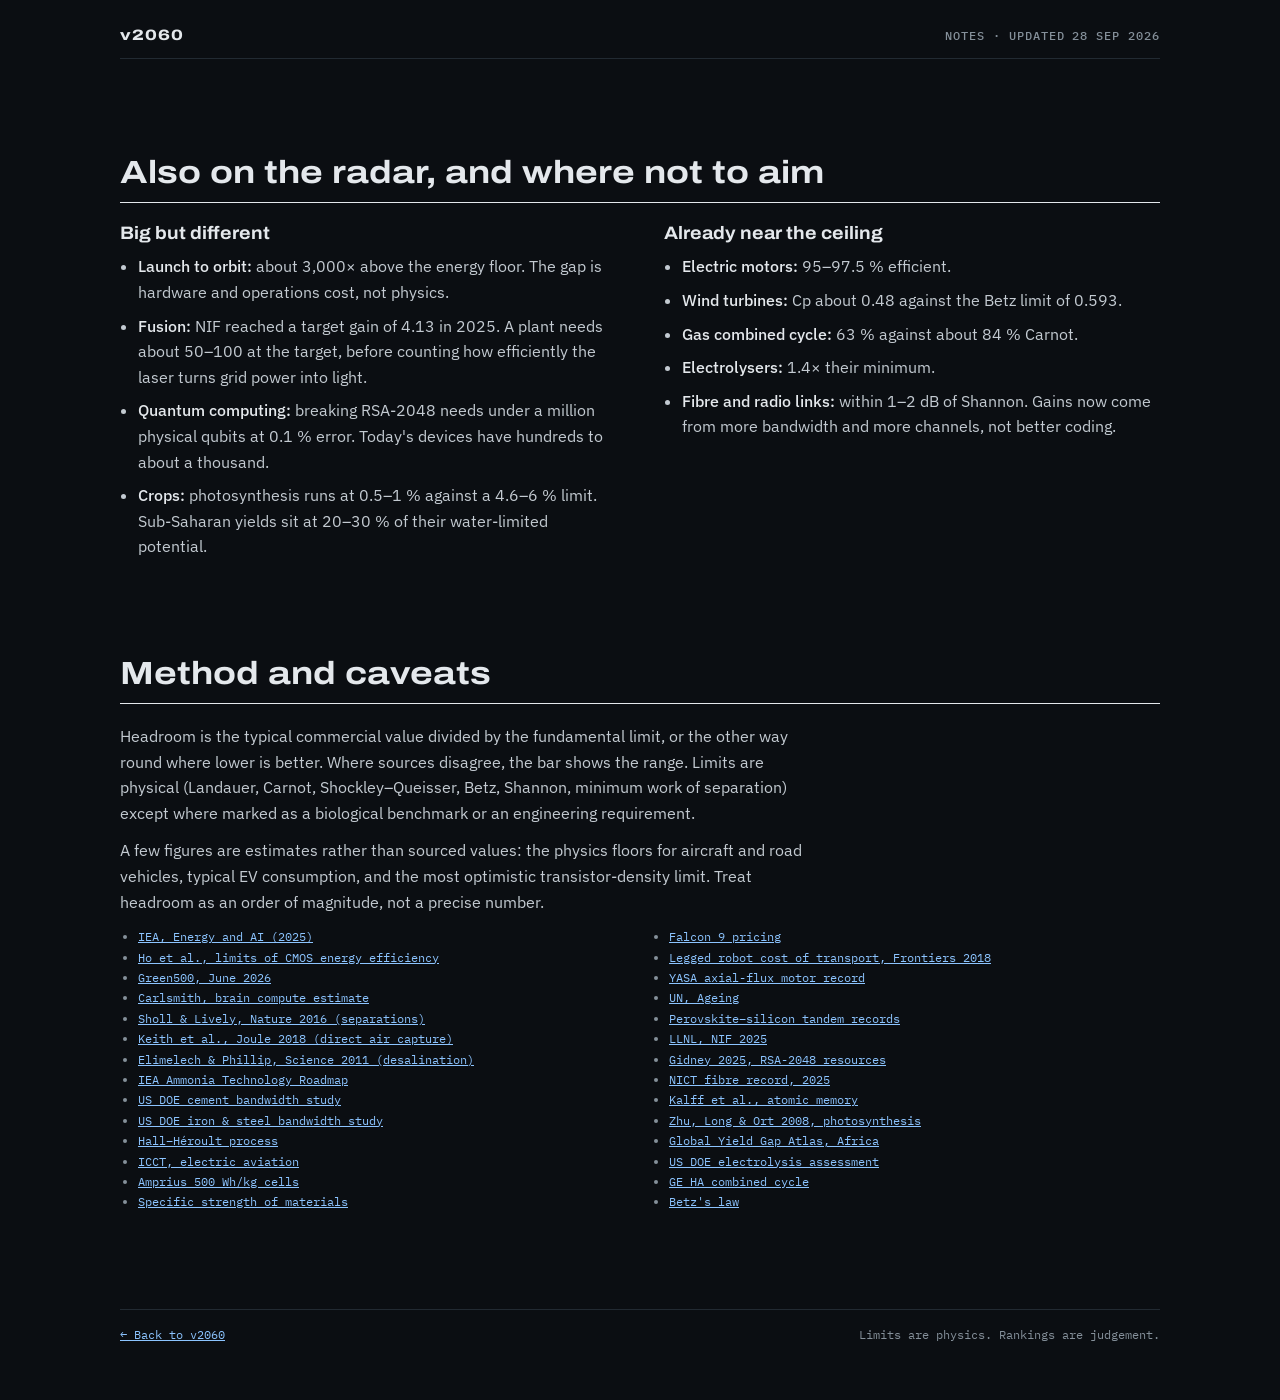
==== notes/index.html @ 22aee660 "Simplify the homepage: fold roadmaps, move notes, shorten opening Each roadmap flow chart now sits b" ====
<!doctype html>
<html lang="en">
<head>
<meta charset="utf-8">
<meta name="viewport" content="width=device-width, initial-scale=1, viewport-fit=cover">
<meta name="description" content="Method, sources and the other fields behind v2060: how far engineering sits from its physical limits.">
<meta property="og:title" content="v2060 notes · Jacob Cloete">
<meta property="og:description" content="Limits are physics. Rankings are judgement. Where engineering still has room to grow by 2060.">
<title>v2060 notes · Jacob Cloete</title>
<link rel="preconnect" href="https://fonts.googleapis.com">
<link rel="preconnect" href="https://fonts.gstatic.com" crossorigin>
<link rel="stylesheet" href="https://fonts.googleapis.com/css2?family=Archivo:wdth,wght@62..125,400..800&family=IBM+Plex+Mono:wght@400;500&family=IBM+Plex+Sans:wght@400;500&display=swap">
<style>
:root{
  color-scheme:dark;
  --bg:#0B0E12; --raise:#11161C; --ink:#E4E8EC; --soft:#C3CAD1; --muted:#85909A; --dim:#56606A; --rule:#222A32;
  --accent:#8CC4FF; --limit:#E0B25C;
  --display:"Archivo","Arial Narrow",system-ui,sans-serif;
  --body:"IBM Plex Sans",system-ui,-apple-system,sans-serif;
  --mono:"IBM Plex Mono",ui-monospace,Menlo,monospace;
}
*{box-sizing:border-box}
body{background:var(--bg);color:var(--ink);font:400 16px/1.6 var(--body);padding-inline:clamp(16px,5vw,64px);padding-block:0}
.wrap{max-width:1040px;margin:0 auto;display:grid;gap:clamp(56px,8vw,96px);padding-block:28px 56px}
a{color:var(--accent)}
:focus-visible{outline:2px solid var(--accent);outline-offset:3px}
header.top{display:flex;justify-content:space-between;gap:16px;flex-wrap:wrap;font:500 12px/1.3 var(--mono);letter-spacing:.08em;text-transform:uppercase;color:var(--muted);border-bottom:1px solid var(--rule);padding-bottom:14px}
.mark{text-transform:none;color:var(--ink);font:800 15px/1 var(--display);font-stretch:125%}
.k{font:500 11px/1.3 var(--mono);letter-spacing:.1em;text-transform:uppercase;color:var(--muted)}
h1{font:800 clamp(34px,6.4vw,72px)/.98 var(--display);font-stretch:112%;letter-spacing:-.02em;margin:12px 0 20px;text-wrap:balance;max-width:16ch}
h1 span{color:var(--accent)}
.lede{max-width:62ch;color:var(--soft);font-size:18px;margin:0}
.lede strong{color:var(--ink);font-weight:500}
.sec-head{display:flex;justify-content:space-between;align-items:baseline;gap:16px;flex-wrap:wrap;border-bottom:1px solid var(--ink);padding-bottom:12px;margin-bottom:20px}
h2{font:700 clamp(22px,3.2vw,32px)/1.1 var(--display);font-stretch:118%;margin:0}
.sec-head p{margin:0;color:var(--muted);font-size:14px;max-width:50ch}

/* chart */
.chart{position:relative}
.axis,.crow{display:grid;grid-template-columns:minmax(150px,240px) minmax(0,1fr) 128px;gap:14px;align-items:center}
.axis{font:400 11px/1 var(--mono);color:var(--muted);margin-bottom:6px}
.axis .scale{position:relative;height:14px}
.axis .scale span{position:absolute;transform:translateX(-50%);font-variant-numeric:tabular-nums}
.crow{padding:5px 0;border-radius:2px;cursor:default}
.crow:hover{background:var(--raise)}
.crow .lbl{font-size:14px;color:var(--soft);line-height:1.25}
.crow .lbl small{display:block;font:400 11px/1.3 var(--mono);color:var(--muted)}
.crow .val{font:500 13px/1 var(--mono);text-align:right;font-variant-numeric:tabular-nums;color:var(--ink)}
.track{position:relative;height:22px}
.track .grid{position:absolute;top:0;bottom:0;width:1px;background:var(--rule)}
.track .ref{position:absolute;top:-4px;bottom:-4px;width:0;border-left:1px dashed var(--limit);opacity:.7}
.track .bar{position:absolute;top:9px;height:4px;border-radius:2px;background:var(--accent)}
.track .dot{position:absolute;top:5px;width:12px;height:12px;margin-left:-6px;border-radius:50%;background:var(--accent);box-shadow:0 0 0 2px var(--bg)}
.track .trail{position:absolute;top:10px;height:2px;background:var(--dim)}
.track .then{position:absolute;top:6px;width:10px;height:10px;margin-left:-5px;border-radius:50%;border:2px solid var(--muted);background:var(--bg)}
.crow .val small{display:block;margin-top:4px;font:400 11px/1 var(--mono);color:var(--muted)}
.crow.req .bar{background:transparent;border:1px dashed var(--accent);height:6px;top:8px}
.crow.req .dot{background:var(--bg);border:2px solid var(--accent)}
.chart-note{font:400 12px/1.5 var(--mono);color:var(--muted);margin:14px 0 0;max-width:90ch}
.chart-note b{color:var(--limit);font-weight:500}
.group{font:500 11px/1 var(--mono);letter-spacing:.1em;text-transform:uppercase;color:var(--accent);padding:18px 0 8px;border-bottom:1px solid var(--rule);margin-bottom:4px}
.group.near{color:var(--muted)}
#tip{position:fixed;pointer-events:none;z-index:5;max-width:320px;background:var(--raise);border:1px solid var(--dim);padding:10px 12px;font:400 12px/1.5 var(--mono);color:var(--soft);border-radius:3px}
#tip b{color:var(--ink);font-weight:500;display:block;margin-bottom:4px;font-family:var(--body);font-size:13px}


/* milestone ladders */
.legend{display:flex;flex-wrap:wrap;gap:8px 22px;font:400 12px/1.4 var(--mono);color:var(--muted);margin:0 0 6px}
.legend span{display:inline-flex;align-items:center;gap:8px}
.legend svg{flex:none}
.ladder{overflow-x:auto;margin-top:6px;border-top:1px solid var(--rule)}
.ladder svg{display:block;height:auto}
.ladder svg.h{width:100%;min-width:640px}
.ladder svg.v{max-width:100%}
.ladder .cap{font:400 12px/1.5 var(--mono);color:var(--muted);margin:2px 0 0}
.ladder .cap b{color:var(--accent);font-weight:500}

/* top 5 */
.top5{list-style:none;margin:0;padding:0;counter-reset:r}
.pick{display:grid;grid-template-columns:64px minmax(0,1fr);gap:20px;padding:26px 0;border-bottom:1px solid var(--rule)}
.pick .n{font:800 44px/1 var(--display);font-stretch:125%;color:var(--accent)}
.pick h3{font:700 22px/1.2 var(--display);font-stretch:108%;margin:0 0 6px}
.pick .why{margin:0 0 14px;max-width:66ch;color:var(--soft)}
.facts{display:grid;grid-template-columns:repeat(3,minmax(0,1fr));border-top:1px solid var(--rule)}
.facts div{padding:10px 14px 0 0;display:grid;gap:3px;align-content:start}
.facts div + div{padding-left:14px;border-left:1px solid var(--rule)}
.facts .v{font:500 18px/1.25 var(--mono);font-variant-numeric:tabular-nums}
.facts .v.l{color:var(--limit)}
.facts .u{font:400 11px/1.4 var(--mono);color:var(--muted)}
.pick .rank{margin:14px 0 0;font:400 13px/1.5 var(--mono);color:var(--muted);max-width:80ch}
.pick .rank b{color:var(--ink);font-weight:500}

.cols{display:grid;grid-template-columns:repeat(2,minmax(0,1fr));gap:clamp(24px,4vw,48px)}
.cols h3{font:700 18px/1.2 var(--display);font-stretch:108%;margin:0 0 10px}
.cols ul{margin:0;padding-left:18px;color:var(--soft);display:grid;gap:8px}
.cols li b{color:var(--ink);font-weight:500}

.method p{max-width:70ch;color:var(--soft);margin:0 0 12px}
.src{font:400 12px/1.7 var(--mono);color:var(--muted);columns:2;column-gap:40px;margin:0;padding-left:18px}
.src li{break-inside:avoid}
footer{display:flex;justify-content:space-between;gap:16px;flex-wrap:wrap;font:400 12px/1.5 var(--mono);color:var(--muted);border-top:1px solid var(--rule);padding-top:16px}

/* roadmap flow charts */
.road{margin:22px 0 0;padding-top:10px;border-top:1px solid var(--rule)}
.road svg{display:block;width:100%;height:auto;margin-top:4px}
.road a.node rect{transition:stroke .15s}
.road a.node:hover rect,.road a.node:focus rect{stroke:var(--accent)}
.road a.node:focus{outline:none}
.road figcaption{font:400 12px/1.5 var(--mono);color:var(--muted);margin-top:8px;max-width:90ch}
.rsteps{list-style:none;margin:10px 0 0;padding:0}
.rrow{display:grid;gap:8px}
.rrow.par{grid-template-columns:repeat(auto-fit,minmax(150px,1fr))}
.rrow.par .k{grid-column:1/-1}
.rcard{background:var(--raise);border:1px solid var(--rule);border-radius:3px;padding:10px 12px;display:grid;gap:4px;align-content:start}
.rcard.end{border-color:var(--limit)}
.rcard .w{font:400 11px/1.3 var(--mono);color:var(--muted)}
.rcard b{font:500 15px/1.3 var(--body)}
.rcard .m{font:400 12px/1.45 var(--mono);color:var(--accent)}
.rcard .lim{font:400 12px/1.45 var(--mono);color:var(--limit)}
.rcard .bk{font-size:13px;line-height:1.4;color:var(--soft)}
.rcard a{font:400 11px/1.3 var(--mono);overflow-wrap:anywhere}
.rjoin{font:400 11px/1.4 var(--mono);color:var(--muted);margin:0 0 0 14px;padding:8px 0 8px 12px;border-left:1px solid var(--dim)}

.rd{margin:16px 0 0;border-top:1px solid var(--rule)}
.rd summary{cursor:pointer;list-style:none;display:inline-flex;align-items:center;gap:8px;padding:12px 0 0;font:500 12px/1.3 var(--mono);letter-spacing:.08em;text-transform:uppercase;color:var(--accent)}
.rd summary::-webkit-details-marker{display:none}
.rd summary::before{content:"+";display:inline-block;width:1ch;font-size:15px}
.rd[open] summary::before{content:"−"}
.rd .road{margin-top:4px;border-top:0}
@media (max-width:720px){
  .axis,.crow{grid-template-columns:minmax(0,1fr) 70px}
  .axis .lblh{display:none}
  .axis .scale{grid-column:1 / -1;grid-row:1}
  .axis .valh{display:none}
  .crow .lbl{grid-column:1 / 2}
  .crow .val{grid-column:2;grid-row:1}
  .crow .track{grid-column:1 / -1}
  .pick{grid-template-columns:1fr;gap:6px}
  .cols{grid-template-columns:1fr}
  .src{columns:1}
}
@media (max-width:480px){
  .facts{grid-template-columns:1fr}
  .facts div + div{padding-left:0;border-left:0;border-top:1px solid var(--rule);margin-top:8px}
}
</style>
<style>html,body{margin:0}img{max-width:100%}[hidden]{display:none!important}</style>
</head>
<body>
<div class="wrap">
  <header class="top"><a class="mark" href="/" style="text-decoration:none">v2060</a><span>Notes · updated 28 Sep 2026</span></header>
  <section aria-labelledby="n1">
    <div class="sec-head"><h2 id="n1">Also on the radar, and where not to aim</h2></div>
    <div class="cols">
      <div><h3>Big but different</h3><ul>
        <li><b>Launch to orbit:</b> about 3,000× above the energy floor. The gap is hardware and operations cost, not physics.</li>
        <li><b>Fusion:</b> NIF reached a target gain of 4.13 in 2025. A plant needs about 50–100 at the target, before counting how efficiently the laser turns grid power into light.</li>
        <li><b>Quantum computing:</b> breaking RSA-2048 needs under a million physical qubits at 0.1 % error. Today's devices have hundreds to about a thousand.</li>
        <li><b>Crops:</b> photosynthesis runs at 0.5–1 % against a 4.6–6 % limit. Sub-Saharan yields sit at 20–30 % of their water-limited potential.</li>
      </ul></div>
      <div><h3>Already near the ceiling</h3><ul>
        <li><b>Electric motors:</b> 95–97.5 % efficient.</li>
        <li><b>Wind turbines:</b> Cp about 0.48 against the Betz limit of 0.593.</li>
        <li><b>Gas combined cycle:</b> 63 % against about 84 % Carnot.</li>
        <li><b>Electrolysers:</b> 1.4× their minimum.</li>
        <li><b>Fibre and radio links:</b> within 1–2 dB of Shannon. Gains now come from more bandwidth and more channels, not better coding.</li>
      </ul></div>
    </div>
  </section>

  <section class="method" aria-labelledby="m1">
    <div class="sec-head"><h2 id="m1">Method and caveats</h2></div>
    <p>Headroom is the typical commercial value divided by the fundamental limit, or the other way round where lower is better. Where sources disagree, the bar shows the range. Limits are physical (Landauer, Carnot, Shockley–Queisser, Betz, Shannon, minimum work of separation) except where marked as a biological benchmark or an engineering requirement.</p>
    <p>A few figures are estimates rather than sourced values: the physics floors for aircraft and road vehicles, typical EV consumption, and the most optimistic transistor-density limit. Treat headroom as an order of magnitude, not a precise number.</p>
    <ul class="src">
      <li><a href="https://www.iea.org/reports/energy-and-ai/executive-summary">IEA, Energy and AI (2025)</a></li>
      <li><a href="https://arxiv.org/html/2312.08595v1">Ho et al., limits of CMOS energy efficiency</a></li>
      <li><a href="https://top500.org/lists/green500/list/2026/06/">Green500, June 2026</a></li>
      <li><a href="https://coefficientgiving.org/research/how-much-computational-power-does-it-take-to-match-the-human-brain/">Carlsmith, brain compute estimate</a></li>
      <li><a href="https://www.nature.com/articles/532435a">Sholl &amp; Lively, Nature 2016 (separations)</a></li>
      <li><a href="https://www.sciencedirect.com/science/article/pii/S2542435118302253">Keith et al., Joule 2018 (direct air capture)</a></li>
      <li><a href="https://albertsk.org/wp-content/uploads/2012/08/science-2011-elimelech-712-71.pdf">Elimelech &amp; Phillip, Science 2011 (desalination)</a></li>
      <li><a href="https://iea.blob.core.windows.net/assets/6ee41bb9-8e81-4b64-8701-2acc064ff6e4/AmmoniaTechnologyRoadmap.pdf">IEA Ammonia Technology Roadmap</a></li>
      <li><a href="https://www.energy.gov/sites/default/files/2017/12/f46/Cement_bandwidth_study_2017.pdf">US DOE cement bandwidth study</a></li>
      <li><a href="https://www.energy.gov/sites/prod/files/2015/08/f26/iron_and_steel_bandwidth_report_0.pdf">US DOE iron &amp; steel bandwidth study</a></li>
      <li><a href="https://en.wikipedia.org/wiki/Hall%E2%80%93H%C3%A9roult_process">Hall–Héroult process</a></li>
      <li><a href="https://theicct.org/aviation-global-expecting-electric-jul22/">ICCT, electric aviation</a></li>
      <li><a href="https://amprius.com/the-all-new-amprius-500-wh-kg-battery-platform-is-here/">Amprius 500 Wh/kg cells</a></li>
      <li><a href="https://en.wikipedia.org/wiki/Specific_strength">Specific strength of materials</a></li>
      <li><a href="https://en.wikipedia.org/wiki/Falcon_9">Falcon 9 pricing</a></li>
      <li><a href="https://www.frontiersin.org/journals/robotics-and-ai/articles/10.3389/frobt.2018.00129/full">Legged robot cost of transport, Frontiers 2018</a></li>
      <li><a href="https://electrek.co/2025/10/22/yasa-record-power-density-axial-flux-motor/">YASA axial-flux motor record</a></li>
      <li><a href="https://www.un.org/en/global-issues/ageing">UN, Ageing</a></li>
      <li><a href="https://www.fluxim.com/research-blogs/perovskite-silicon-tandem-pv-record-updates">Perovskite–silicon tandem records</a></li>
      <li><a href="https://annual.llnl.gov/fy-2025/national-ignition-facility-2025">LLNL, NIF 2025</a></li>
      <li><a href="https://arxiv.org/abs/2505.15917">Gidney 2025, RSA-2048 resources</a></li>
      <li><a href="https://www.nict.go.jp/en/press/2025/11/11-1.html">NICT fibre record, 2025</a></li>
      <li><a href="https://www.nature.com/articles/nnano.2016.131">Kalff et al., atomic memory</a></li>
      <li><a href="https://doi.org/10.1016/j.copbio.2008.02.004">Zhu, Long &amp; Ort 2008, photosynthesis</a></li>
      <li><a href="https://news.unl.edu/article/yield-gap-study-highlights-potential-for-higher-crop-yields-in-africa">Global Yield Gap Atlas, Africa</a></li>
      <li><a href="https://www.energy.gov/sites/default/files/2024-12/hydrogen-shot-water-electrolysis-technology-assessment.pdf">US DOE electrolysis assessment</a></li>
      <li><a href="https://www.ge.com/news/press-releases/ha-technology-now-available-industry-first-64-percent-efficiency">GE HA combined cycle</a></li>
      <li><a href="https://en.wikipedia.org/wiki/Betz%27s_law">Betz's law</a></li>
    </ul>
  </section>

  <footer><span><a href="/">← Back to v2060</a></span><span>Limits are physics. Rankings are judgement.</span></footer>
</div>
</body>
</html>
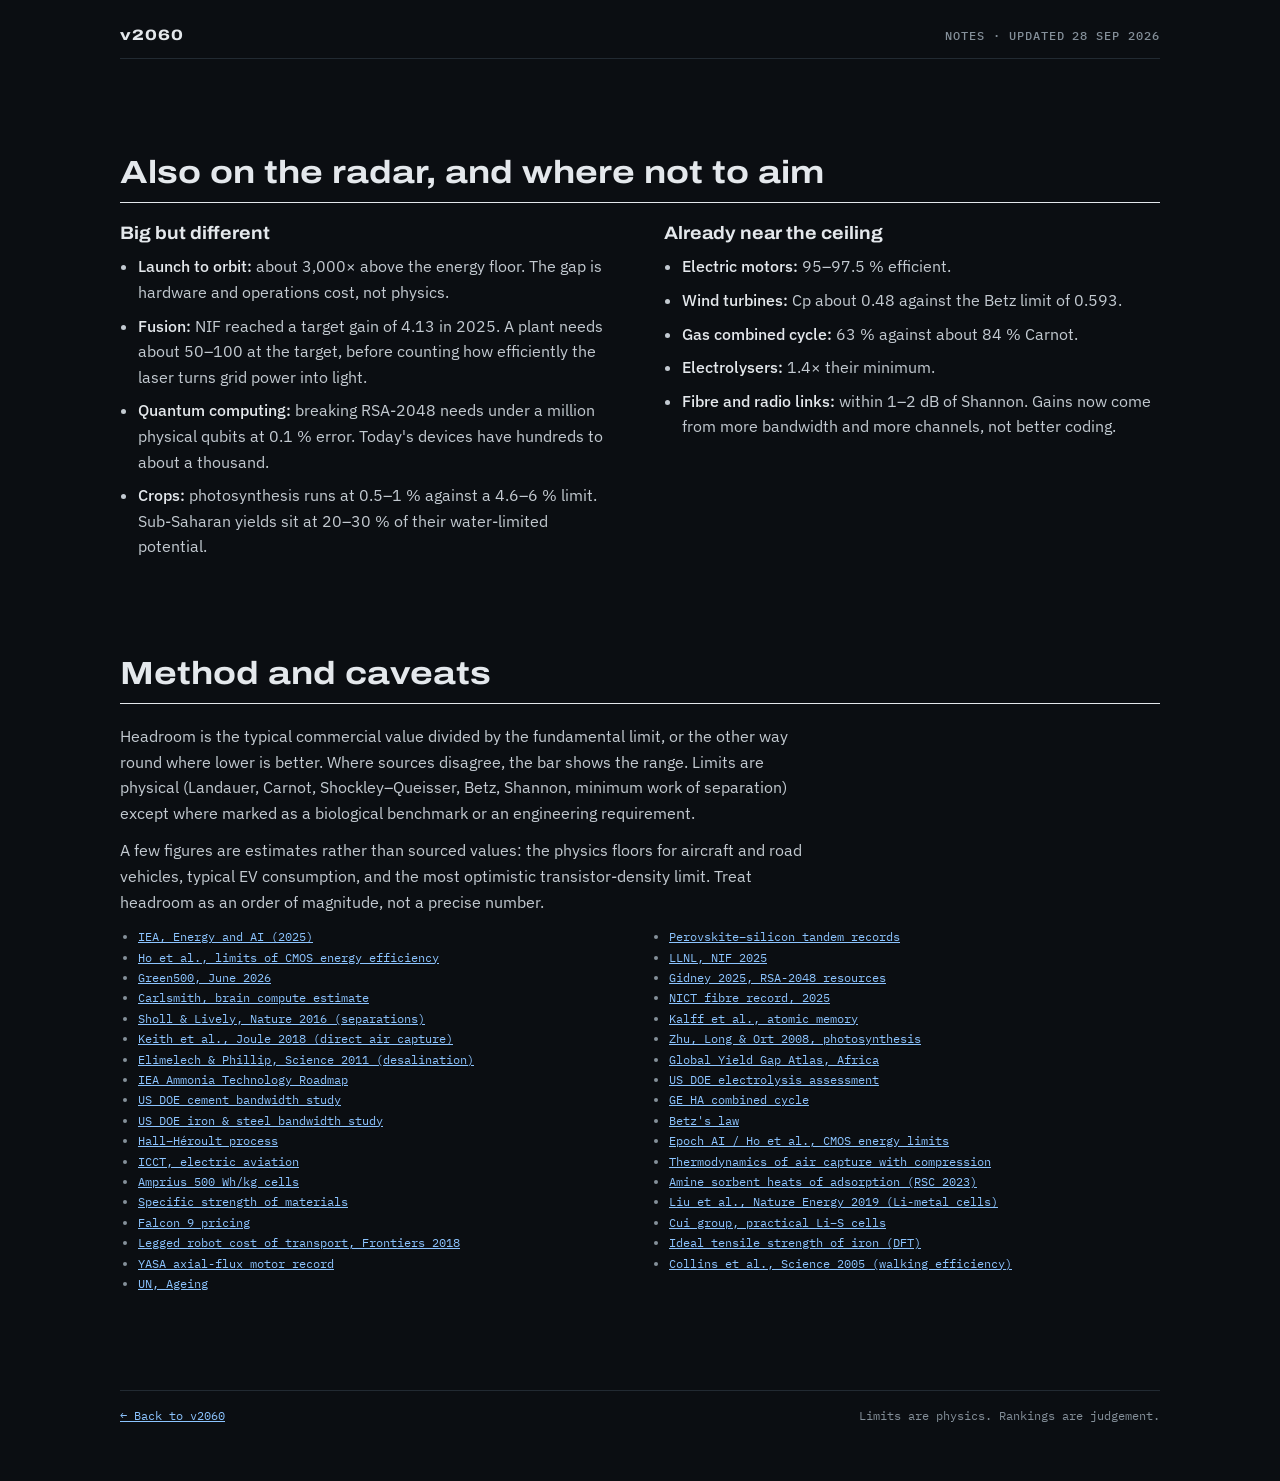
==== commit 53dd4b62: "Add each technology's own limit to the milestone charts A new dashed amber marker shows limits that " ====
--- a/notes/index.html
+++ b/notes/index.html
@@ -201,6 +201,13 @@
       <li><a href="https://www.energy.gov/sites/default/files/2024-12/hydrogen-shot-water-electrolysis-technology-assessment.pdf">US DOE electrolysis assessment</a></li>
       <li><a href="https://www.ge.com/news/press-releases/ha-technology-now-available-industry-first-64-percent-efficiency">GE HA combined cycle</a></li>
       <li><a href="https://en.wikipedia.org/wiki/Betz%27s_law">Betz's law</a></li>
+      <li><a href="https://epoch.ai/blog/limits-to-the-energy-efficiency-of-cmos-microprocessors">Epoch AI / Ho et al., CMOS energy limits</a></li>
+      <li><a href="https://www.theclimatebrink.com/p/thermodynamics-of-air-capture-of">Thermodynamics of air capture with compression</a></li>
+      <li><a href="https://pubs.rsc.org/en/content/articlehtml/2023/re/d2re00211f">Amine sorbent heats of adsorption (RSC 2023)</a></li>
+      <li><a href="https://www.nature.com/articles/s41560-019-0338-x">Liu et al., Nature Energy 2019 (Li-metal cells)</a></li>
+      <li><a href="https://web.stanford.edu/group/cui_group/papers/s41560-022-01001-0.pdf">Cui group, practical Li–S cells</a></li>
+      <li><a href="https://www.osti.gov/servlets/purl/812864">Ideal tensile strength of iron (DFT)</a></li>
+      <li><a href="https://www.science.org/doi/full/10.1126/science.1107799">Collins et al., Science 2005 (walking efficiency)</a></li>
     </ul>
   </section>
 
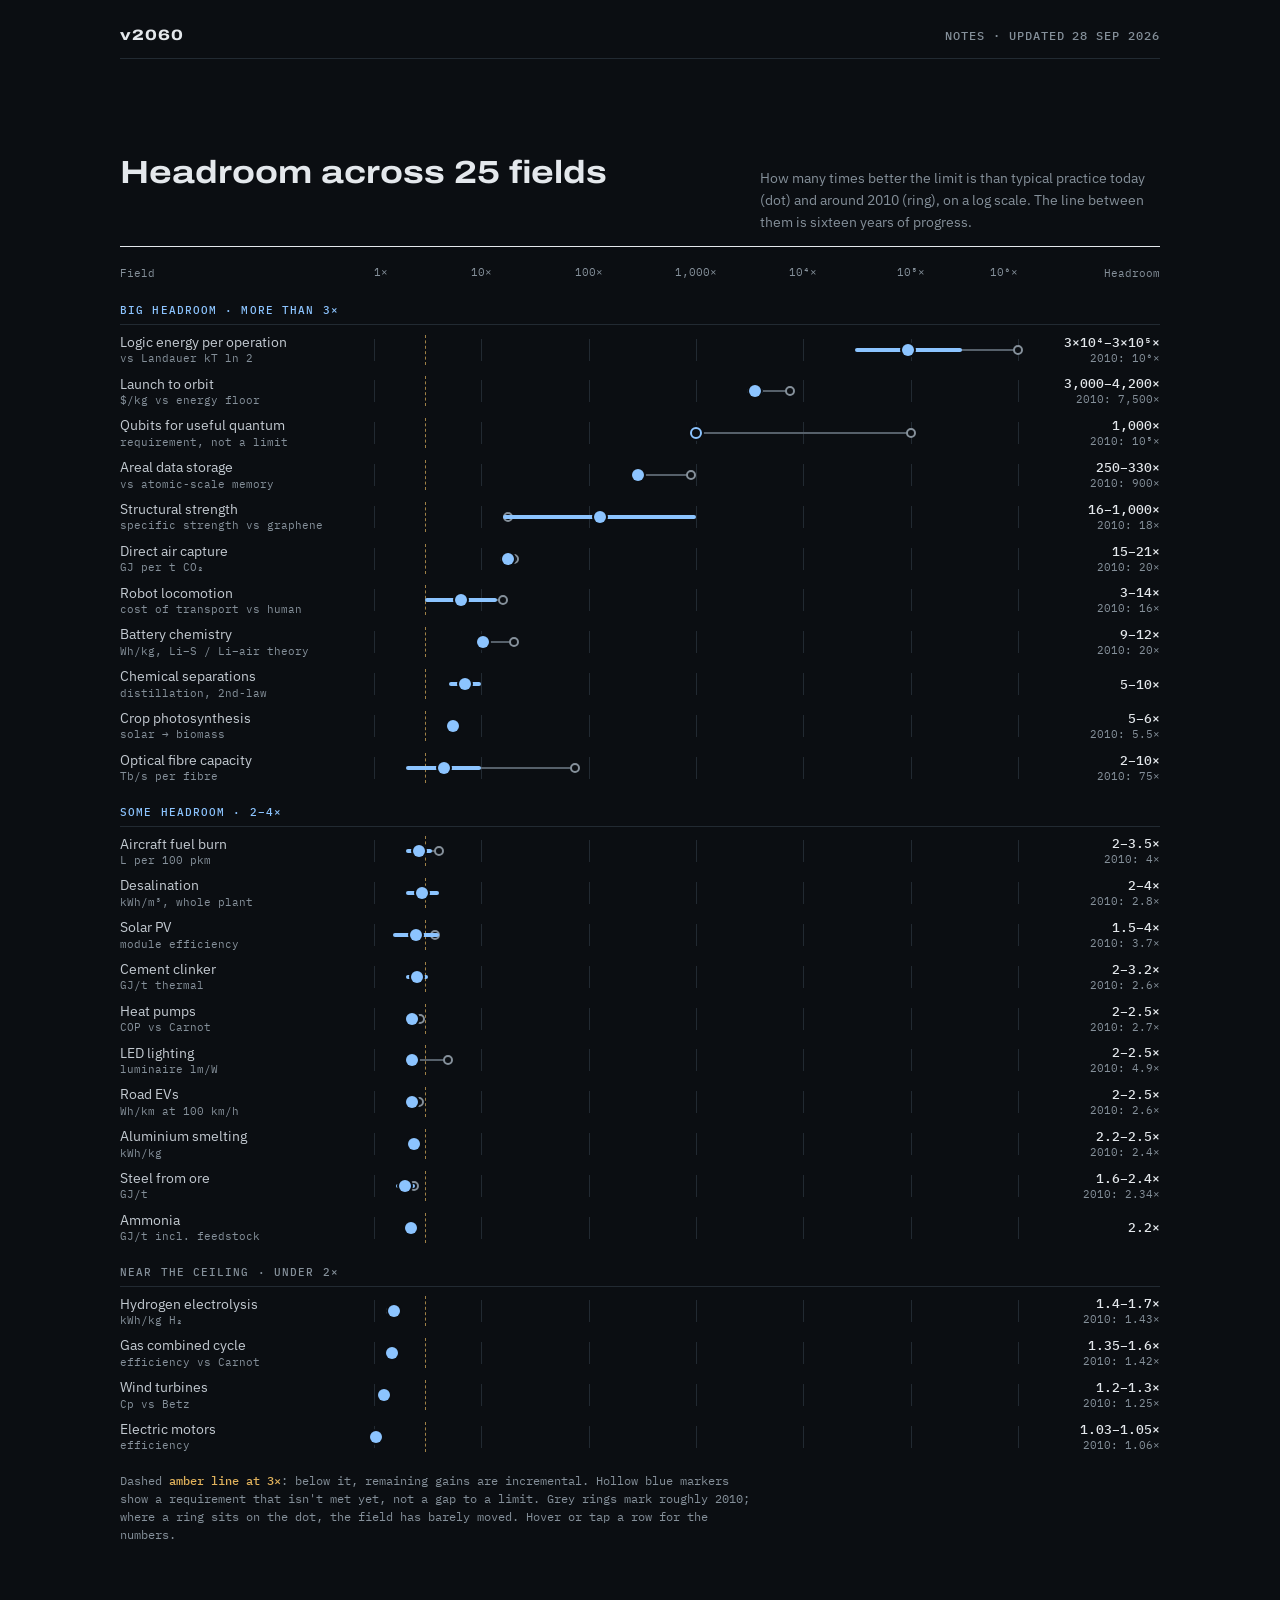
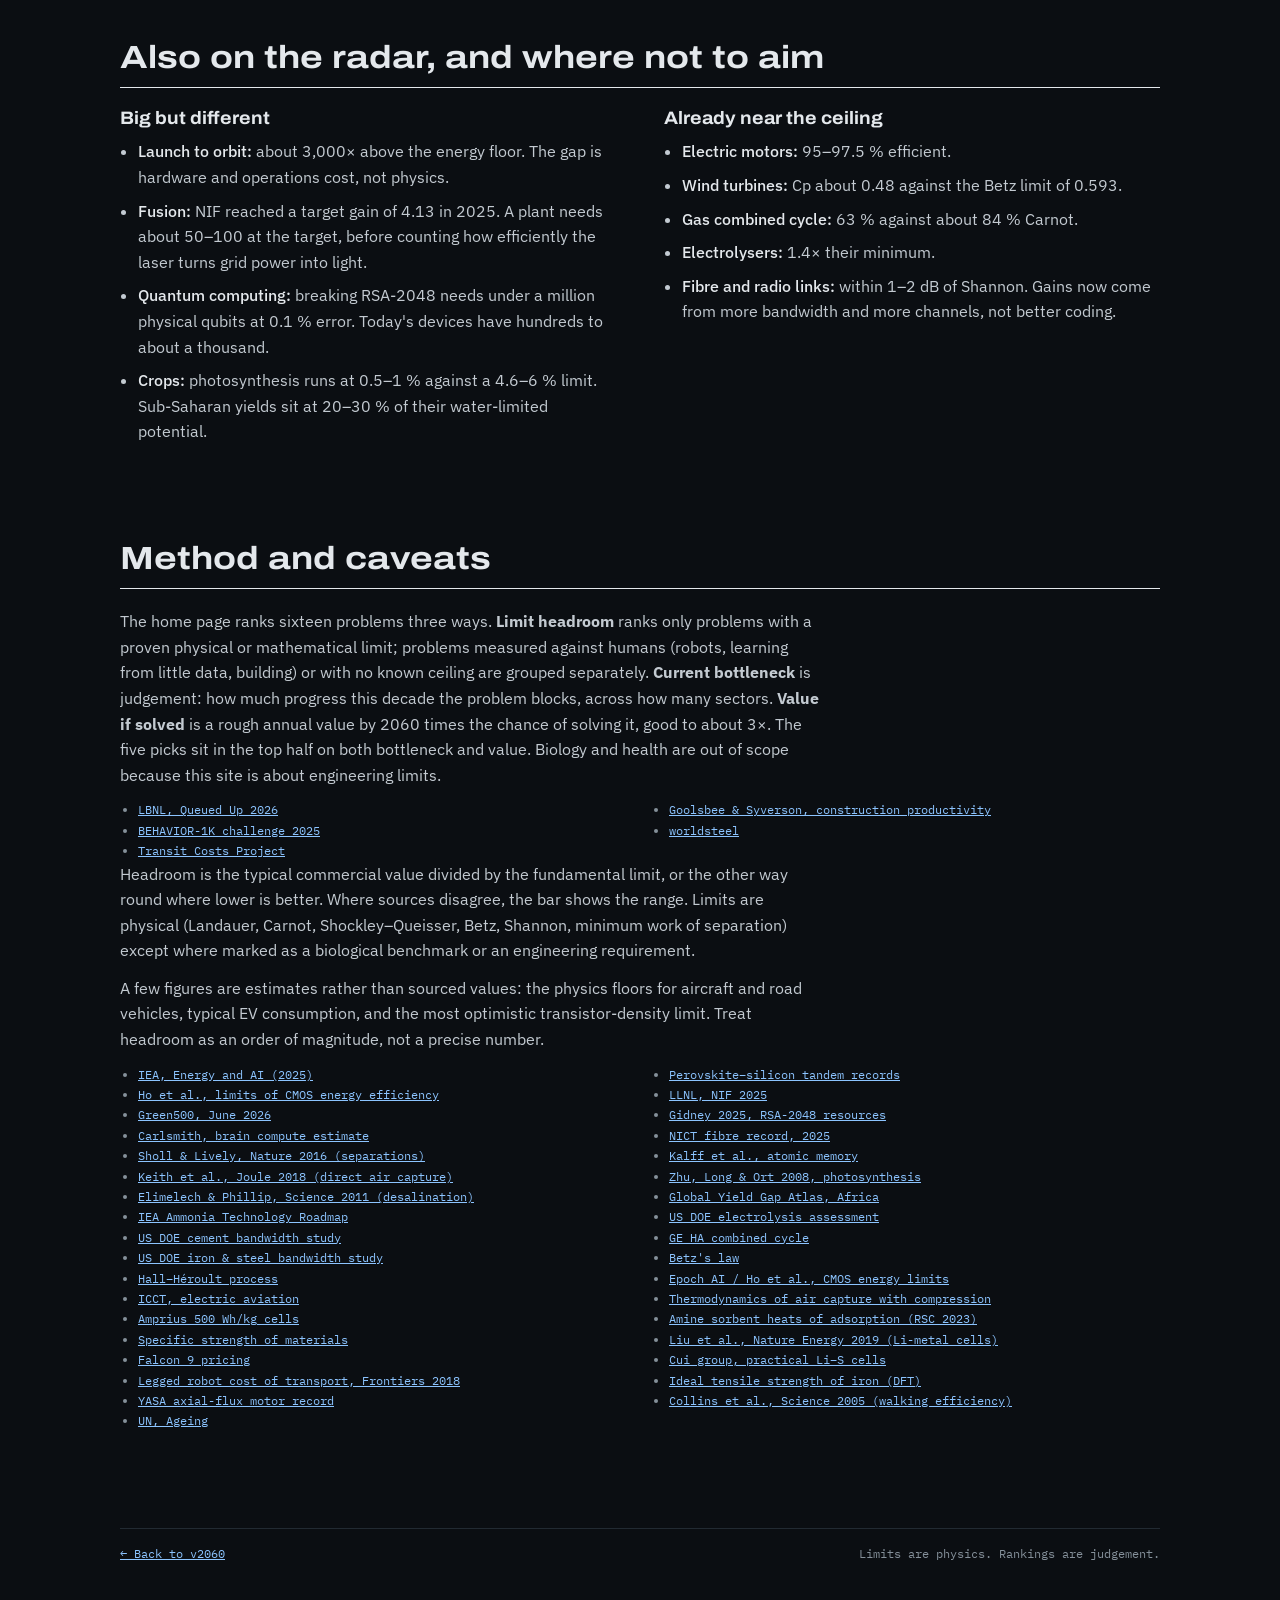
==== commit f77a89ec: "Rebuild the home page around the reviewed top five Adds a three-way ranking chart (limit headroom, c" ====
--- a/notes/index.html
+++ b/notes/index.html
@@ -149,6 +149,11 @@
 <body>
 <div class="wrap">
   <header class="top"><a class="mark" href="/" style="text-decoration:none">v2060</a><span>Notes · updated 28 Sep 2026</span></header>
+  <section aria-labelledby="c1">
+    <div class="sec-head"><h2 id="c1">Headroom across 25 fields</h2><p>How many times better the limit is than typical practice today (dot) and around 2010 (ring), on a log scale. The line between them is sixteen years of progress.</p></div>
+    <div class="chart" id="chart"></div>
+    <p class="chart-note">Dashed <b>amber line at 3×</b>: below it, remaining gains are incremental. Hollow blue markers show a requirement that isn't met yet, not a gap to a limit. Grey rings mark roughly 2010; where a ring sits on the dot, the field has barely moved. Hover or tap a row for the numbers.</p>
+  </section>
   <section aria-labelledby="n1">
     <div class="sec-head"><h2 id="n1">Also on the radar, and where not to aim</h2></div>
     <div class="cols">
@@ -170,6 +175,14 @@
 
   <section class="method" aria-labelledby="m1">
     <div class="sec-head"><h2 id="m1">Method and caveats</h2></div>
+    <p>The home page ranks sixteen problems three ways. <b>Limit headroom</b> ranks only problems with a proven physical or mathematical limit; problems measured against humans (robots, learning from little data, building) or with no known ceiling are grouped separately. <b>Current bottleneck</b> is judgement: how much progress this decade the problem blocks, across how many sectors. <b>Value if solved</b> is a rough annual value by 2060 times the chance of solving it, good to about 3×. The five picks sit in the top half on both bottleneck and value. Biology and health are out of scope because this site is about engineering limits.</p>
+    <ul class="src">
+      <li><a href="https://emp.lbl.gov/publications/queued-2026-edition-characteristics">LBNL, Queued Up 2026</a></li>
+      <li><a href="https://behavior.stanford.edu/challenge/archive/2025/index.html">BEHAVIOR-1K challenge 2025</a></li>
+      <li><a href="https://transitcosts.com/new-data/">Transit Costs Project</a></li>
+      <li><a href="https://www.nber.org/papers/w30845">Goolsbee &amp; Syverson, construction productivity</a></li>
+      <li><a href="https://worldsteel.org/">worldsteel</a></li>
+    </ul>
     <p>Headroom is the typical commercial value divided by the fundamental limit, or the other way round where lower is better. Where sources disagree, the bar shows the range. Limits are physical (Landauer, Carnot, Shockley–Queisser, Betz, Shannon, minimum work of separation) except where marked as a biological benchmark or an engineering requirement.</p>
     <p>A few figures are estimates rather than sourced values: the physics floors for aircraft and road vehicles, typical EV consumption, and the most optimistic transistor-density limit. Treat headroom as an order of magnitude, not a precise number.</p>
     <ul class="src">
@@ -213,5 +226,93 @@
 
   <footer><span><a href="/">← Back to v2060</a></span><span>Limits are physics. Rankings are judgement.</span></footer>
 </div>
+<div id="tip" hidden></div>
+<script>
+// [label, sub, lo, hi, group, detail, requirement?]
+const rows=[
+ ['Logic energy per operation','vs Landauer kT ln 2',3e4,3e5,'big','CMOS gate ≈ 0.1–1 fJ vs 2.9×10⁻²¹ J at 300 K.'],
+ ['Launch to orbit','$/kg vs energy floor',3000,4200,'big','Falcon 9 ≈ $3,200–4,200/kg vs ≈ $1/kg of electricity for 33 MJ/kg.'],
+ ['Qubits for useful quantum','requirement, not a limit',1000,1000,'big','< 1M physical qubits needed for RSA-2048; devices have ~10³.',true],
+ ['Areal data storage','vs atomic-scale memory',250,330,'big','HAMR HDD ≈ 1.5–2 Tb/in² vs 502 Tb/in² atomic memory.'],
+ ['Structural strength','specific strength vs graphene',16,1000,'big','Carbon fibre (16×) to mild steel (1,000×) vs graphene ≈ 130 GPa.'],
+ ['Direct air capture','GJ per t CO₂',15,21,'big','≈ 6.6–9.5 GJ/t vs 0.44 GJ/t second-law minimum.'],
+ ['Robot locomotion','cost of transport vs human',3,14,'big','Cassie 0.7, ASIMO ≈ 2, Walk-Man 2.8 vs human ≈ 0.2 (biological benchmark).'],
+ ['Battery chemistry','Wh/kg, Li–S / Li–air theory',9,12,'big','EV cells 250–300 Wh/kg vs ≈ 2,600 (Li–S) to 3,500 (Li–O₂).'],
+ ['Chemical separations','distillation, 2nd-law',5,10,'big','10–15 % of world energy; distillation 5–20 % second-law efficient.'],
+ ['Crop photosynthesis','solar → biomass',5,6,'big','0.5–1 % season average vs 4.6 % (C3) / 6 % (C4).'],
+ ['Optical fibre capacity','Tb/s per fibre',2,10,'big','≈ 51 Tb/s deployed vs ≈ 0.5–1 Pb/s nonlinear Shannon, mostly bandwidth.'],
+ ['Aircraft fuel burn','L per 100 pkm',2,3.5,'mid','Fleet 3.5, best 2.2 vs ≈ 1 L/100 pkm (estimate from Breguet).'],
+ ['Desalination','kWh/m³, whole plant',2,4,'mid','3–4 kWh/m³ vs 1.06 kWh/m³ at 50 % recovery.'],
+ ['Solar PV','module efficiency',1.5,4,'mid','21–23 % vs 33.7 % single junction; 68.7 % multi-junction at 1 sun.'],
+ ['Cement clinker','GJ/t thermal',2,3.2,'mid','3.5–3.6 GJ/t vs 1.12–1.8 GJ/t.'],
+ ['Heat pumps','COP vs Carnot',2,2.5,'mid','COP 3.5–4.5 vs Carnot 8.8 at 0 °C → 35 °C.'],
+ ['LED lighting','luminaire lm/W',2,2.5,'mid','130–160 lm/W vs ≈ 255–330 lm/W for white light.'],
+ ['Road EVs','Wh/km at 100 km/h',2,2.5,'mid','150–200 Wh/km vs ≈ 80 Wh/km drag + rolling floor (estimate).'],
+ ['Aluminium smelting','kWh/kg',2.2,2.5,'mid','13.5–15.4 kWh/kg vs 6.23 kWh/kg.'],
+ ['Steel from ore','GJ/t',1.6,2.4,'mid','13.6 (ironmaking) – 21 GJ/t vs 8.6 GJ/t minimum.'],
+ ['Ammonia','GJ/t incl. feedstock',2.2,2.2,'mid','41 GJ/t net world average vs 18.6 GJ/t.'],
+ ['Hydrogen electrolysis','kWh/kg H₂',1.4,1.7,'near','≈ 55 kWh/kg vs 39.4 (HHV) or 32.7 (ΔG).'],
+ ['Gas combined cycle','efficiency vs Carnot',1.35,1.6,'near','50–63 % vs ≈ 84 % Carnot.'],
+ ['Wind turbines','Cp vs Betz',1.2,1.3,'near','Cp ≈ 0.45–0.50 vs 0.593.'],
+ ['Electric motors','efficiency',1.03,1.05,'near','95–97.5 % vs 100 %.'],
+];
+const THEN={
+ 'Logic energy per operation':[1e6,'≈ 1–10 fJ per gate switch (est.)'],
+ 'Launch to orbit':[7500,'Proton ≈ $4,300/kg, Atlas V ≈ $13,000/kg'],
+ 'Qubits for useful quantum':[1e5,'fewer than 10 programmable qubits'],
+ 'Areal data storage':[900,'HDDs ≈ 0.55 Tb/in²'],
+ 'Structural strength':[17.6,'T1000G carbon fibre, 6.37 GPa'],
+ 'Direct air capture':[20,'≈ 8.9 GJ/t (2011 design estimates)'],
+ 'Robot locomotion':[16,'ASIMO ≈ 3.2'],
+ 'Battery chemistry':[20,'Nissan Leaf cells, 155 Wh/kg'],
+ 'Crop photosynthesis':[5.5,'unchanged'],
+ 'Optical fibre capacity':[75,'≈ 3 Tb/s per fibre (est.)'],
+ 'Aircraft fuel burn':[4,'fleet ≈ 3.9–4.0 L/100 pkm (est.)'],
+ 'Desalination':[2.8,'3–4 kWh/m³, unchanged'],
+ 'Solar PV':[3.7,'modules ≈ 14–15 %'],
+ 'Cement clinker':[2.6,'≈ 3.6 GJ/t'],
+ 'Heat pumps':[2.7,'COP ≈ 3.0–3.5'],
+ 'LED lighting':[4.9,'luminaires ≈ 50–70 lm/W'],
+ 'Road EVs':[2.6,'Nissan Leaf ≈ 211 Wh/km'],
+ 'Aluminium smelting':[2.4,'≈ 14.5–15 kWh/kg'],
+ 'Steel from ore':[2.34,'20.1 GJ/t; today 21.0, slightly worse'],
+ 'Hydrogen electrolysis':[1.43,'≈ 53–60 kWh/kg'],
+ 'Gas combined cycle':[1.42,'best plants ≈ 59–60 %'],
+ 'Wind turbines':[1.25,'Cp ≈ 0.45–0.48, unchanged'],
+ 'Electric motors':[1.06,'IE2 ≈ 94–95 % (large motors)'],
+};
+(function(){
+  const el=document.getElementById('chart'),tip=document.getElementById('tip');
+  const MAX=6; const x=v=>Math.log10(v)/MAX*100;
+  const fmt=v=>v>=1e4?(()=>{const e=Math.floor(Math.log10(v)),m=Math.round(v/10**e);return (m>1?m+'×':'')+'10'+['⁰','¹','²','³','⁴','⁵','⁶'][e]})():v>=100?Math.round(v).toLocaleString('en'):String(+v.toFixed(v<10?2:0));
+  const grid=[0,1,2,3,4,5,6].map(e=>`<div class="grid" style="left:${e/MAX*100}%"></div>`).join('')+`<div class="ref" style="left:${x(3)}%"></div>`;
+  let h=`<div class="axis"><span class="lblh">Field</span><div class="scale">${['1×','10×','100×','1,000×','10⁴×','10⁵×','10⁶×'].map((t,i)=>`<span style="left:${i/MAX*100}%;${i===0?'transform:none':''}${i===MAX?';transform:translateX(-100%)':''}">${t}</span>`).join('')}</div><span class="valh" style="text-align:right">Headroom</span></div>`;
+  const titles={big:'Big headroom · more than 3×',mid:'Some headroom · 2–4×',near:'Near the ceiling · under 2×'};
+  let g='';
+  rows.forEach((r,i)=>{
+    const [lab,sub,lo,hi,grp,det,req]=r;
+    if(grp!==g){h+=`<div class="group ${grp==='near'?'near':''}">${titles[grp]}</div>`;g=grp}
+    const mid=Math.sqrt(lo*hi);
+    const val=lo===hi?fmt(lo)+'×':fmt(lo)+'–'+fmt(hi)+'×';
+    const th=THEN[lab];
+    const trail=th?`<div class="trail" style="left:${Math.min(x(th[0]),x(mid))}%;width:${Math.abs(x(th[0])-x(mid))}%"></div><div class="then" style="left:${x(th[0])}%"></div>`:'';
+    h+=`<div class="crow${req?' req':''}" tabindex="0" data-i="${i}"><div class="lbl">${lab}<small>${sub}</small></div>
+      <div class="track">${grid}${trail}<div class="bar" style="left:${x(lo)}%;width:${Math.max(0,x(hi)-x(lo))}%"></div><div class="dot" style="left:${x(mid)}%"></div></div>
+      <div class="val">${val}${th?`<small>2010: ${fmt(th[0])}×</small>`:''}</div></div>`;
+  });
+  el.innerHTML=h;
+  function show(e,row){const r=rows[+row.dataset.i];const th=THEN[r[0]];tip.innerHTML=`<b>${r[0]}</b>Today: ${r[5]}${th?`<br>Around 2010: ${th[1]}`:''}`;tip.hidden=false;
+    const b=row.getBoundingClientRect(),px=e&&e.clientX?e.clientX:b.left+b.width/2,py=e&&e.clientY?e.clientY:b.top;
+    const w=tip.offsetWidth,ht=tip.offsetHeight;tip.style.left=Math.min(innerWidth-w-8,Math.max(8,px+14))+'px';tip.style.top=Math.max(8,py-ht-12)+'px'}
+  el.querySelectorAll('.crow').forEach(row=>{
+    row.addEventListener('mousemove',e=>show(e,row));
+    row.addEventListener('mouseleave',()=>tip.hidden=true);
+    row.addEventListener('focus',()=>show(null,row));
+    row.addEventListener('blur',()=>tip.hidden=true);
+    row.addEventListener('click',e=>show(e,row));
+  });
+})();
+
+</script>
 </body>
 </html>
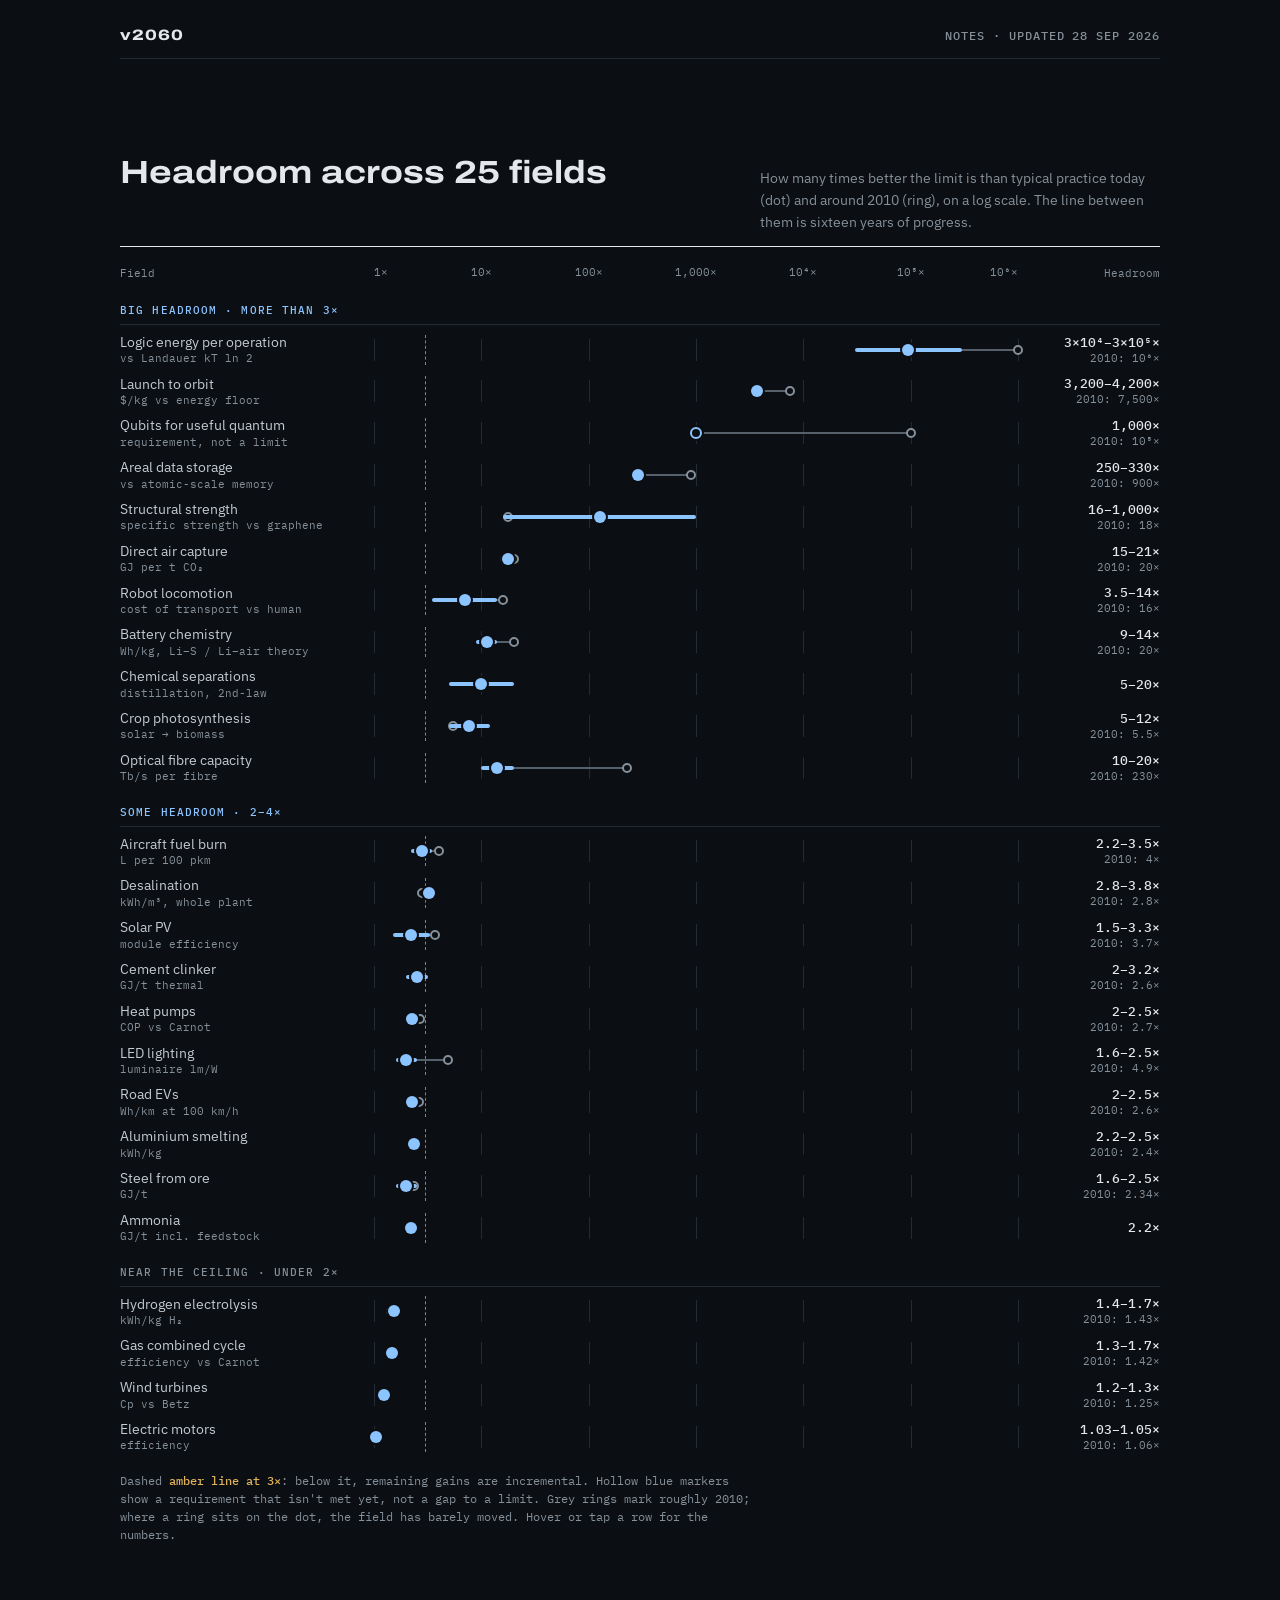
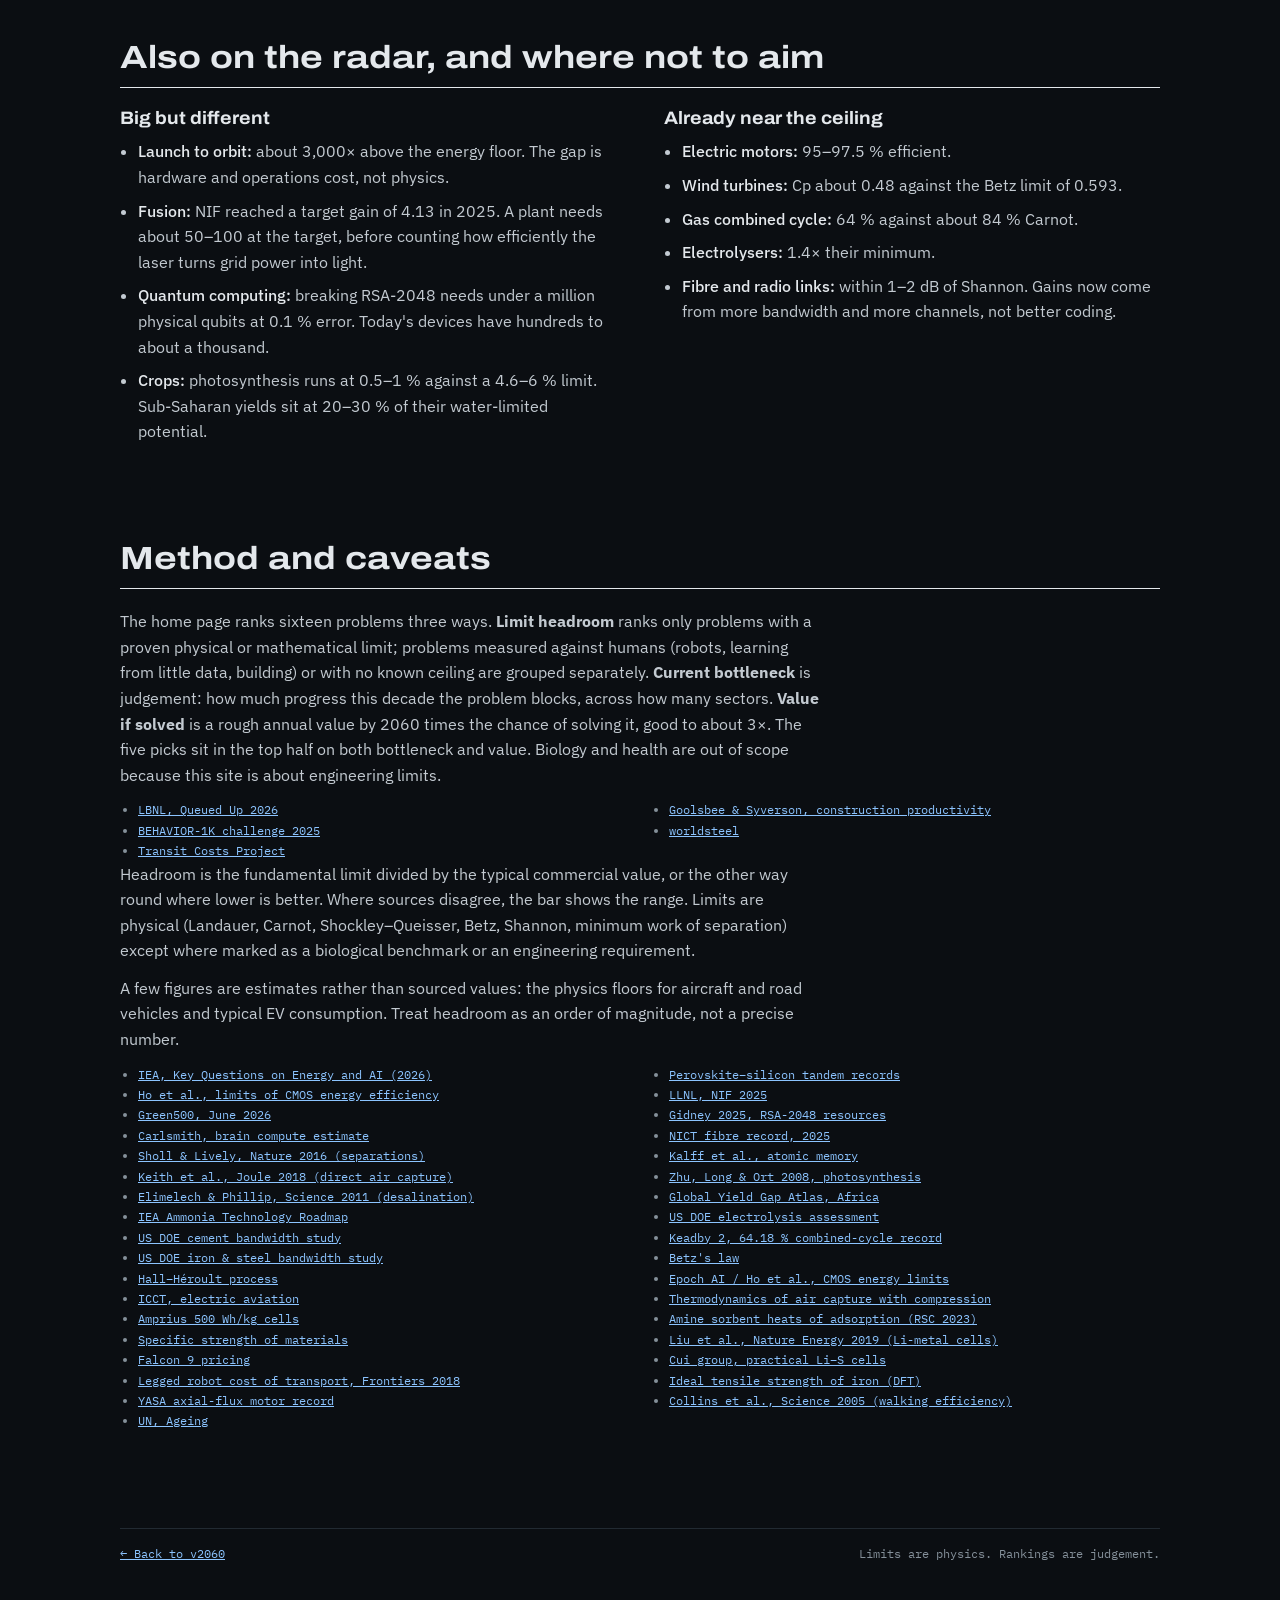
==== commit daadf493: "Fix 46 factual errors and inconsistencies found in a site audit Corrects outdated figures (worldstee" ====
--- a/notes/index.html
+++ b/notes/index.html
@@ -166,7 +166,7 @@
       <div><h3>Already near the ceiling</h3><ul>
         <li><b>Electric motors:</b> 95–97.5 % efficient.</li>
         <li><b>Wind turbines:</b> Cp about 0.48 against the Betz limit of 0.593.</li>
-        <li><b>Gas combined cycle:</b> 63 % against about 84 % Carnot.</li>
+        <li><b>Gas combined cycle:</b> 64 % against about 84 % Carnot.</li>
         <li><b>Electrolysers:</b> 1.4× their minimum.</li>
         <li><b>Fibre and radio links:</b> within 1–2 dB of Shannon. Gains now come from more bandwidth and more channels, not better coding.</li>
       </ul></div>
@@ -183,10 +183,10 @@
       <li><a href="https://www.nber.org/papers/w30845">Goolsbee &amp; Syverson, construction productivity</a></li>
       <li><a href="https://worldsteel.org/">worldsteel</a></li>
     </ul>
-    <p>Headroom is the typical commercial value divided by the fundamental limit, or the other way round where lower is better. Where sources disagree, the bar shows the range. Limits are physical (Landauer, Carnot, Shockley–Queisser, Betz, Shannon, minimum work of separation) except where marked as a biological benchmark or an engineering requirement.</p>
-    <p>A few figures are estimates rather than sourced values: the physics floors for aircraft and road vehicles, typical EV consumption, and the most optimistic transistor-density limit. Treat headroom as an order of magnitude, not a precise number.</p>
+    <p>Headroom is the fundamental limit divided by the typical commercial value, or the other way round where lower is better. Where sources disagree, the bar shows the range. Limits are physical (Landauer, Carnot, Shockley–Queisser, Betz, Shannon, minimum work of separation) except where marked as a biological benchmark or an engineering requirement.</p>
+    <p>A few figures are estimates rather than sourced values: the physics floors for aircraft and road vehicles and typical EV consumption. Treat headroom as an order of magnitude, not a precise number.</p>
     <ul class="src">
-      <li><a href="https://www.iea.org/reports/energy-and-ai/executive-summary">IEA, Energy and AI (2025)</a></li>
+      <li><a href="https://www.iea.org/reports/key-questions-on-energy-and-ai/executive-summary">IEA, Key Questions on Energy and AI (2026)</a></li>
       <li><a href="https://arxiv.org/html/2312.08595v1">Ho et al., limits of CMOS energy efficiency</a></li>
       <li><a href="https://top500.org/lists/green500/list/2026/06/">Green500, June 2026</a></li>
       <li><a href="https://coefficientgiving.org/research/how-much-computational-power-does-it-take-to-match-the-human-brain/">Carlsmith, brain compute estimate</a></li>
@@ -212,7 +212,7 @@
       <li><a href="https://doi.org/10.1016/j.copbio.2008.02.004">Zhu, Long &amp; Ort 2008, photosynthesis</a></li>
       <li><a href="https://news.unl.edu/article/yield-gap-study-highlights-potential-for-higher-crop-yields-in-africa">Global Yield Gap Atlas, Africa</a></li>
       <li><a href="https://www.energy.gov/sites/default/files/2024-12/hydrogen-shot-water-electrolysis-technology-assessment.pdf">US DOE electrolysis assessment</a></li>
-      <li><a href="https://www.ge.com/news/press-releases/ha-technology-now-available-industry-first-64-percent-efficiency">GE HA combined cycle</a></li>
+      <li><a href="https://www.guinnessworldrecords.com/world-records/431420-most-efficient-combined-cycle-power-plant">Keadby 2, 64.18 % combined-cycle record</a></li>
       <li><a href="https://en.wikipedia.org/wiki/Betz%27s_law">Betz's law</a></li>
       <li><a href="https://epoch.ai/blog/limits-to-the-energy-efficiency-of-cmos-microprocessors">Epoch AI / Ho et al., CMOS energy limits</a></li>
       <li><a href="https://www.theclimatebrink.com/p/thermodynamics-of-air-capture-of">Thermodynamics of air capture with compression</a></li>
@@ -231,28 +231,28 @@
 // [label, sub, lo, hi, group, detail, requirement?]
 const rows=[
  ['Logic energy per operation','vs Landauer kT ln 2',3e4,3e5,'big','CMOS gate ≈ 0.1–1 fJ vs 2.9×10⁻²¹ J at 300 K.'],
- ['Launch to orbit','$/kg vs energy floor',3000,4200,'big','Falcon 9 ≈ $3,200–4,200/kg vs ≈ $1/kg of electricity for 33 MJ/kg.'],
+ ['Launch to orbit','$/kg vs energy floor',3200,4200,'big','Falcon 9 ≈ $3,200–4,200/kg vs ≈ $1/kg of electricity for 33 MJ/kg.'],
  ['Qubits for useful quantum','requirement, not a limit',1000,1000,'big','< 1M physical qubits needed for RSA-2048; devices have ~10³.',true],
  ['Areal data storage','vs atomic-scale memory',250,330,'big','HAMR HDD ≈ 1.5–2 Tb/in² vs 502 Tb/in² atomic memory.'],
  ['Structural strength','specific strength vs graphene',16,1000,'big','Carbon fibre (16×) to mild steel (1,000×) vs graphene ≈ 130 GPa.'],
  ['Direct air capture','GJ per t CO₂',15,21,'big','≈ 6.6–9.5 GJ/t vs 0.44 GJ/t second-law minimum.'],
- ['Robot locomotion','cost of transport vs human',3,14,'big','Cassie 0.7, ASIMO ≈ 2, Walk-Man 2.8 vs human ≈ 0.2 (biological benchmark).'],
- ['Battery chemistry','Wh/kg, Li–S / Li–air theory',9,12,'big','EV cells 250–300 Wh/kg vs ≈ 2,600 (Li–S) to 3,500 (Li–O₂).'],
- ['Chemical separations','distillation, 2nd-law',5,10,'big','10–15 % of world energy; distillation 5–20 % second-law efficient.'],
- ['Crop photosynthesis','solar → biomass',5,6,'big','0.5–1 % season average vs 4.6 % (C3) / 6 % (C4).'],
- ['Optical fibre capacity','Tb/s per fibre',2,10,'big','≈ 51 Tb/s deployed vs ≈ 0.5–1 Pb/s nonlinear Shannon, mostly bandwidth.'],
- ['Aircraft fuel burn','L per 100 pkm',2,3.5,'mid','Fleet 3.5, best 2.2 vs ≈ 1 L/100 pkm (estimate from Breguet).'],
- ['Desalination','kWh/m³, whole plant',2,4,'mid','3–4 kWh/m³ vs 1.06 kWh/m³ at 50 % recovery.'],
- ['Solar PV','module efficiency',1.5,4,'mid','21–23 % vs 33.7 % single junction; 68.7 % multi-junction at 1 sun.'],
+ ['Robot locomotion','cost of transport vs human',3.5,14,'big','Cassie 0.7, Walk-Man 2.8 vs human ≈ 0.2 (biological benchmark).'],
+ ['Battery chemistry','Wh/kg, Li–S / Li–air theory',9,14,'big','EV cells 250–300 Wh/kg vs ≈ 2,600 (Li–S) to 3,500 (Li–O₂).'],
+ ['Chemical separations','distillation, 2nd-law',5,20,'big','10–15 % of world energy; distillation 5–20 % second-law efficient.'],
+ ['Crop photosynthesis','solar → biomass',5,12,'big','0.5–1 % season average vs 4.6 % (C3) / 6 % (C4).'],
+ ['Optical fibre capacity','Tb/s per fibre',10,20,'big','≈ 51 Tb/s deployed vs ≈ 0.5–1 Pb/s nonlinear Shannon, mostly bandwidth.'],
+ ['Aircraft fuel burn','L per 100 pkm',2.2,3.5,'mid','Fleet 3.5, best 2.2 vs ≈ 1 L/100 pkm (estimate from Breguet).'],
+ ['Desalination','kWh/m³, whole plant',2.8,3.8,'mid','3–4 kWh/m³ vs 1.06 kWh/m³ at 50 % recovery.'],
+ ['Solar PV','module efficiency',1.5,3.3,'mid','21–23 % vs 33.7 % single junction; 68.7 % multi-junction at 1 sun.'],
  ['Cement clinker','GJ/t thermal',2,3.2,'mid','3.5–3.6 GJ/t vs 1.12–1.8 GJ/t.'],
  ['Heat pumps','COP vs Carnot',2,2.5,'mid','COP 3.5–4.5 vs Carnot 8.8 at 0 °C → 35 °C.'],
- ['LED lighting','luminaire lm/W',2,2.5,'mid','130–160 lm/W vs ≈ 255–330 lm/W for white light.'],
+ ['LED lighting','luminaire lm/W',1.6,2.5,'mid','130–160 lm/W vs ≈ 255–330 lm/W for white light.'],
  ['Road EVs','Wh/km at 100 km/h',2,2.5,'mid','150–200 Wh/km vs ≈ 80 Wh/km drag + rolling floor (estimate).'],
  ['Aluminium smelting','kWh/kg',2.2,2.5,'mid','13.5–15.4 kWh/kg vs 6.23 kWh/kg.'],
- ['Steel from ore','GJ/t',1.6,2.4,'mid','13.6 (ironmaking) – 21 GJ/t vs 8.6 GJ/t minimum.'],
+ ['Steel from ore','GJ/t',1.6,2.5,'mid','13.6 (ironmaking) – 21 GJ/t vs 8.4 GJ/t minimum.'],
  ['Ammonia','GJ/t incl. feedstock',2.2,2.2,'mid','41 GJ/t net world average vs 18.6 GJ/t.'],
  ['Hydrogen electrolysis','kWh/kg H₂',1.4,1.7,'near','≈ 55 kWh/kg vs 39.4 (HHV) or 32.7 (ΔG).'],
- ['Gas combined cycle','efficiency vs Carnot',1.35,1.6,'near','50–63 % vs ≈ 84 % Carnot.'],
+ ['Gas combined cycle','efficiency vs Carnot',1.3,1.7,'near','50–64 % vs ≈ 84 % Carnot.'],
  ['Wind turbines','Cp vs Betz',1.2,1.3,'near','Cp ≈ 0.45–0.50 vs 0.593.'],
  ['Electric motors','efficiency',1.03,1.05,'near','95–97.5 % vs 100 %.'],
 ];
@@ -266,7 +266,7 @@
  'Robot locomotion':[16,'ASIMO ≈ 3.2'],
  'Battery chemistry':[20,'Nissan Leaf cells, 155 Wh/kg'],
  'Crop photosynthesis':[5.5,'unchanged'],
- 'Optical fibre capacity':[75,'≈ 3 Tb/s per fibre (est.)'],
+ 'Optical fibre capacity':[230,'≈ 3 Tb/s per fibre (est.)'],
  'Aircraft fuel burn':[4,'fleet ≈ 3.9–4.0 L/100 pkm (est.)'],
  'Desalination':[2.8,'3–4 kWh/m³, unchanged'],
  'Solar PV':[3.7,'modules ≈ 14–15 %'],
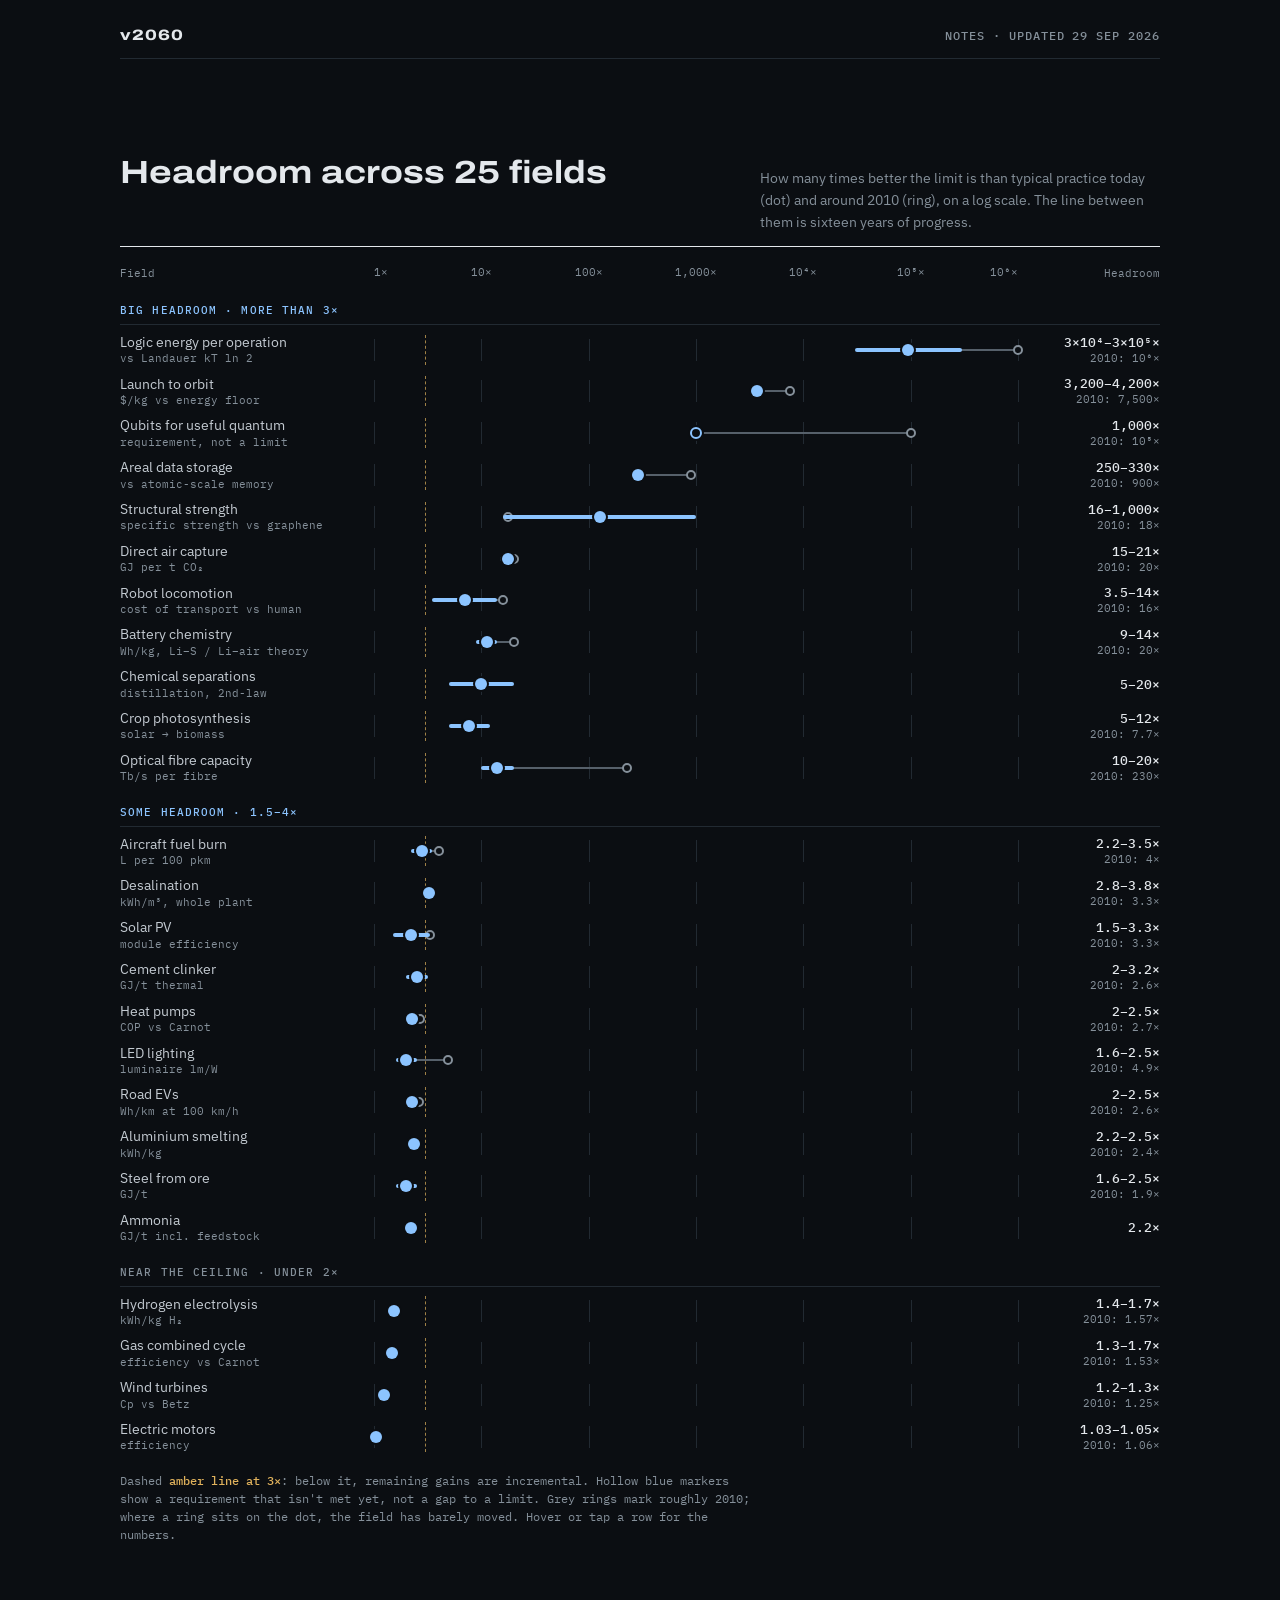
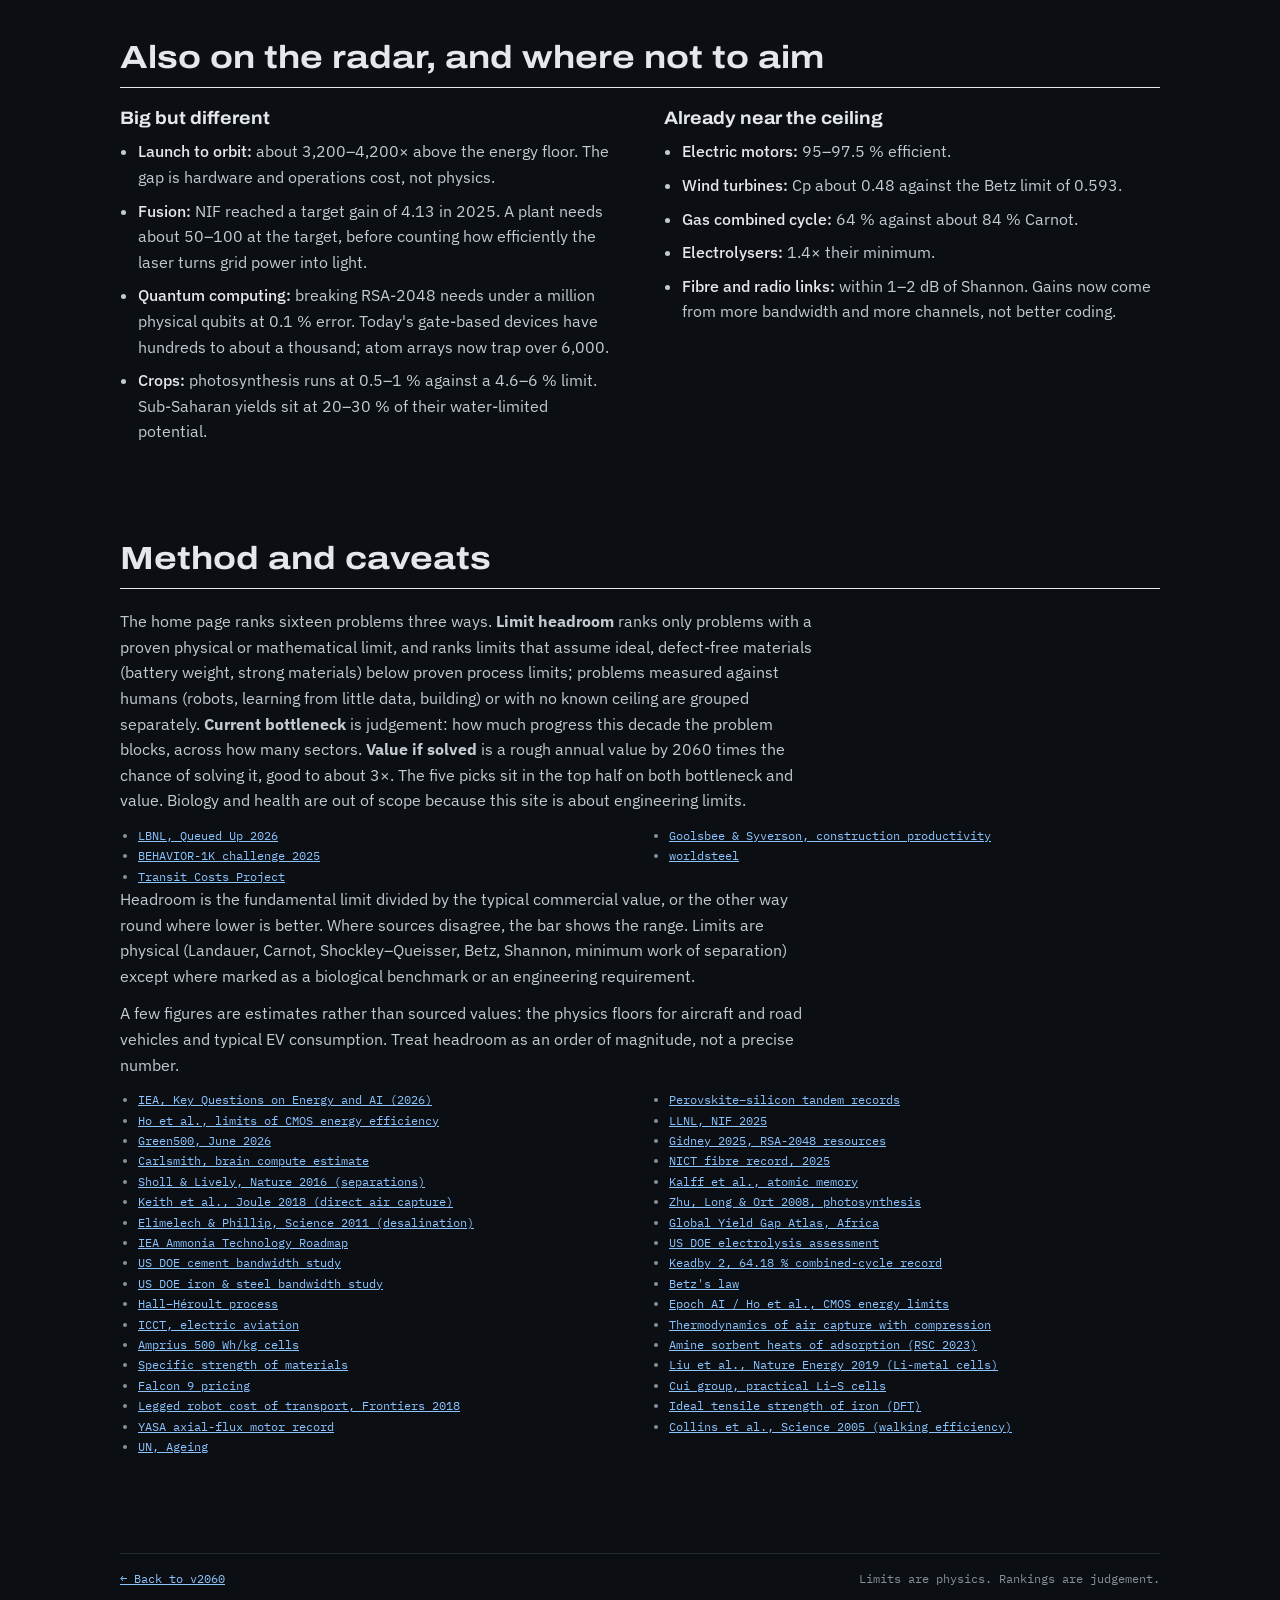
==== commit e259e0c6: "Second data audit: fix 22 more mistakes - 2010 rings on the notes chart recomputed on the same basis" ====
--- a/notes/index.html
+++ b/notes/index.html
@@ -148,7 +148,7 @@
 </head>
 <body>
 <div class="wrap">
-  <header class="top"><a class="mark" href="/" style="text-decoration:none">v2060</a><span>Notes · updated 28 Sep 2026</span></header>
+  <header class="top"><a class="mark" href="/" style="text-decoration:none">v2060</a><span>Notes · updated 29 Sep 2026</span></header>
   <section aria-labelledby="c1">
     <div class="sec-head"><h2 id="c1">Headroom across 25 fields</h2><p>How many times better the limit is than typical practice today (dot) and around 2010 (ring), on a log scale. The line between them is sixteen years of progress.</p></div>
     <div class="chart" id="chart"></div>
@@ -158,9 +158,9 @@
     <div class="sec-head"><h2 id="n1">Also on the radar, and where not to aim</h2></div>
     <div class="cols">
       <div><h3>Big but different</h3><ul>
-        <li><b>Launch to orbit:</b> about 3,000× above the energy floor. The gap is hardware and operations cost, not physics.</li>
+        <li><b>Launch to orbit:</b> about 3,200–4,200× above the energy floor. The gap is hardware and operations cost, not physics.</li>
         <li><b>Fusion:</b> NIF reached a target gain of 4.13 in 2025. A plant needs about 50–100 at the target, before counting how efficiently the laser turns grid power into light.</li>
-        <li><b>Quantum computing:</b> breaking RSA-2048 needs under a million physical qubits at 0.1 % error. Today's devices have hundreds to about a thousand.</li>
+        <li><b>Quantum computing:</b> breaking RSA-2048 needs under a million physical qubits at 0.1 % error. Today's gate-based devices have hundreds to about a thousand; atom arrays now trap over 6,000.</li>
         <li><b>Crops:</b> photosynthesis runs at 0.5–1 % against a 4.6–6 % limit. Sub-Saharan yields sit at 20–30 % of their water-limited potential.</li>
       </ul></div>
       <div><h3>Already near the ceiling</h3><ul>
@@ -175,7 +175,7 @@
 
   <section class="method" aria-labelledby="m1">
     <div class="sec-head"><h2 id="m1">Method and caveats</h2></div>
-    <p>The home page ranks sixteen problems three ways. <b>Limit headroom</b> ranks only problems with a proven physical or mathematical limit; problems measured against humans (robots, learning from little data, building) or with no known ceiling are grouped separately. <b>Current bottleneck</b> is judgement: how much progress this decade the problem blocks, across how many sectors. <b>Value if solved</b> is a rough annual value by 2060 times the chance of solving it, good to about 3×. The five picks sit in the top half on both bottleneck and value. Biology and health are out of scope because this site is about engineering limits.</p>
+    <p>The home page ranks sixteen problems three ways. <b>Limit headroom</b> ranks only problems with a proven physical or mathematical limit, and ranks limits that assume ideal, defect-free materials (battery weight, strong materials) below proven process limits; problems measured against humans (robots, learning from little data, building) or with no known ceiling are grouped separately. <b>Current bottleneck</b> is judgement: how much progress this decade the problem blocks, across how many sectors. <b>Value if solved</b> is a rough annual value by 2060 times the chance of solving it, good to about 3×. The five picks sit in the top half on both bottleneck and value. Biology and health are out of scope because this site is about engineering limits.</p>
     <ul class="src">
       <li><a href="https://emp.lbl.gov/publications/queued-2026-edition-characteristics">LBNL, Queued Up 2026</a></li>
       <li><a href="https://behavior.stanford.edu/challenge/archive/2025/index.html">BEHAVIOR-1K challenge 2025</a></li>
@@ -235,13 +235,13 @@
  ['Qubits for useful quantum','requirement, not a limit',1000,1000,'big','< 1M physical qubits needed for RSA-2048; devices have ~10³.',true],
  ['Areal data storage','vs atomic-scale memory',250,330,'big','HAMR HDD ≈ 1.5–2 Tb/in² vs 502 Tb/in² atomic memory.'],
  ['Structural strength','specific strength vs graphene',16,1000,'big','Carbon fibre (16×) to mild steel (1,000×) vs graphene ≈ 130 GPa.'],
- ['Direct air capture','GJ per t CO₂',15,21,'big','≈ 6.6–9.5 GJ/t vs 0.44 GJ/t second-law minimum.'],
+ ['Direct air capture','GJ per t CO₂',15,21,'big','≈ 6.6–9.5 GJ/t vs ≈ 0.44–0.5 GJ/t second-law minimum.'],
  ['Robot locomotion','cost of transport vs human',3.5,14,'big','Cassie 0.7, Walk-Man 2.8 vs human ≈ 0.2 (biological benchmark).'],
  ['Battery chemistry','Wh/kg, Li–S / Li–air theory',9,14,'big','EV cells 250–300 Wh/kg vs ≈ 2,600 (Li–S) to 3,500 (Li–O₂).'],
  ['Chemical separations','distillation, 2nd-law',5,20,'big','10–15 % of world energy; distillation 5–20 % second-law efficient.'],
  ['Crop photosynthesis','solar → biomass',5,12,'big','0.5–1 % season average vs 4.6 % (C3) / 6 % (C4).'],
  ['Optical fibre capacity','Tb/s per fibre',10,20,'big','≈ 51 Tb/s deployed vs ≈ 0.5–1 Pb/s nonlinear Shannon, mostly bandwidth.'],
- ['Aircraft fuel burn','L per 100 pkm',2.2,3.5,'mid','Fleet 3.5, best 2.2 vs ≈ 1 L/100 pkm (estimate from Breguet).'],
+ ['Aircraft fuel burn','L per 100 pkm',2.2,3.5,'mid','Fleet 3.5, best 2.2 (est.) vs ≈ 1 L/100 pkm (estimate from Breguet).'],
  ['Desalination','kWh/m³, whole plant',2.8,3.8,'mid','3–4 kWh/m³ vs 1.06 kWh/m³ at 50 % recovery.'],
  ['Solar PV','module efficiency',1.5,3.3,'mid','21–23 % vs 33.7 % single junction; 68.7 % multi-junction at 1 sun.'],
  ['Cement clinker','GJ/t thermal',2,3.2,'mid','3.5–3.6 GJ/t vs 1.12–1.8 GJ/t.'],
@@ -265,19 +265,19 @@
  'Direct air capture':[20,'≈ 8.9 GJ/t (2011 design estimates)'],
  'Robot locomotion':[16,'ASIMO ≈ 3.2'],
  'Battery chemistry':[20,'Nissan Leaf cells, 155 Wh/kg'],
- 'Crop photosynthesis':[5.5,'unchanged'],
+ 'Crop photosynthesis':[7.7,'unchanged'],
  'Optical fibre capacity':[230,'≈ 3 Tb/s per fibre (est.)'],
  'Aircraft fuel burn':[4,'fleet ≈ 3.9–4.0 L/100 pkm (est.)'],
- 'Desalination':[2.8,'3–4 kWh/m³, unchanged'],
- 'Solar PV':[3.7,'modules ≈ 14–15 %'],
+ 'Desalination':[3.3,'3–4 kWh/m³, unchanged'],
+ 'Solar PV':[3.3,'modules ≈ 14–15 %'],
  'Cement clinker':[2.6,'≈ 3.6 GJ/t'],
  'Heat pumps':[2.7,'COP ≈ 3.0–3.5'],
  'LED lighting':[4.9,'luminaires ≈ 50–70 lm/W'],
  'Road EVs':[2.6,'Nissan Leaf ≈ 211 Wh/km'],
  'Aluminium smelting':[2.4,'≈ 14.5–15 kWh/kg'],
- 'Steel from ore':[2.34,'20.1 GJ/t; today 21.0, slightly worse'],
- 'Hydrogen electrolysis':[1.43,'≈ 53–60 kWh/kg'],
- 'Gas combined cycle':[1.42,'best plants ≈ 59–60 %'],
+ 'Steel from ore':[1.9,'20.1 GJ/t; today 21.0, slightly worse'],
+ 'Hydrogen electrolysis':[1.57,'≈ 53–60 kWh/kg'],
+ 'Gas combined cycle':[1.53,'fleet ≈ 50 %, best ≈ 59–60 %'],
  'Wind turbines':[1.25,'Cp ≈ 0.45–0.48, unchanged'],
  'Electric motors':[1.06,'IE2 ≈ 94–95 % (large motors)'],
 };
@@ -287,7 +287,7 @@
   const fmt=v=>v>=1e4?(()=>{const e=Math.floor(Math.log10(v)),m=Math.round(v/10**e);return (m>1?m+'×':'')+'10'+['⁰','¹','²','³','⁴','⁵','⁶'][e]})():v>=100?Math.round(v).toLocaleString('en'):String(+v.toFixed(v<10?2:0));
   const grid=[0,1,2,3,4,5,6].map(e=>`<div class="grid" style="left:${e/MAX*100}%"></div>`).join('')+`<div class="ref" style="left:${x(3)}%"></div>`;
   let h=`<div class="axis"><span class="lblh">Field</span><div class="scale">${['1×','10×','100×','1,000×','10⁴×','10⁵×','10⁶×'].map((t,i)=>`<span style="left:${i/MAX*100}%;${i===0?'transform:none':''}${i===MAX?';transform:translateX(-100%)':''}">${t}</span>`).join('')}</div><span class="valh" style="text-align:right">Headroom</span></div>`;
-  const titles={big:'Big headroom · more than 3×',mid:'Some headroom · 2–4×',near:'Near the ceiling · under 2×'};
+  const titles={big:'Big headroom · more than 3×',mid:'Some headroom · 1.5–4×',near:'Near the ceiling · under 2×'};
   let g='';
   rows.forEach((r,i)=>{
     const [lab,sub,lo,hi,grp,det,req]=r;
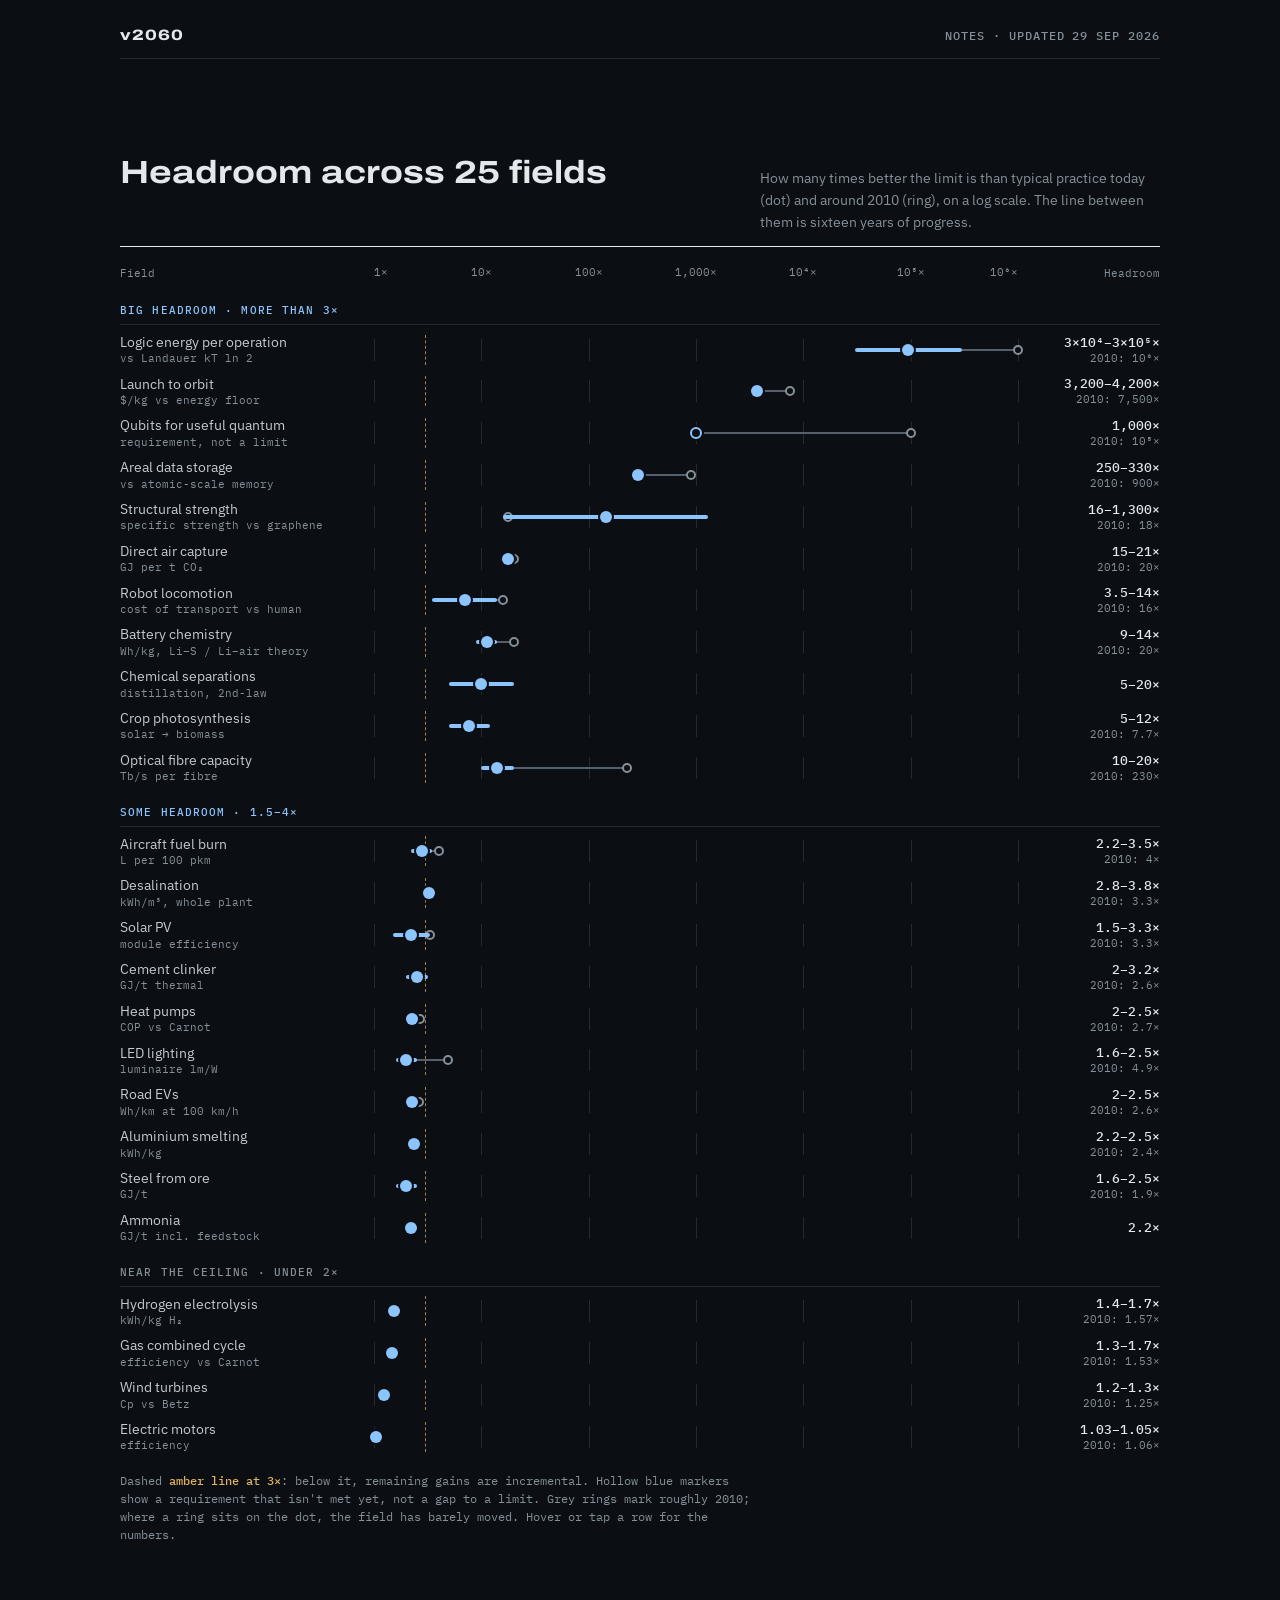
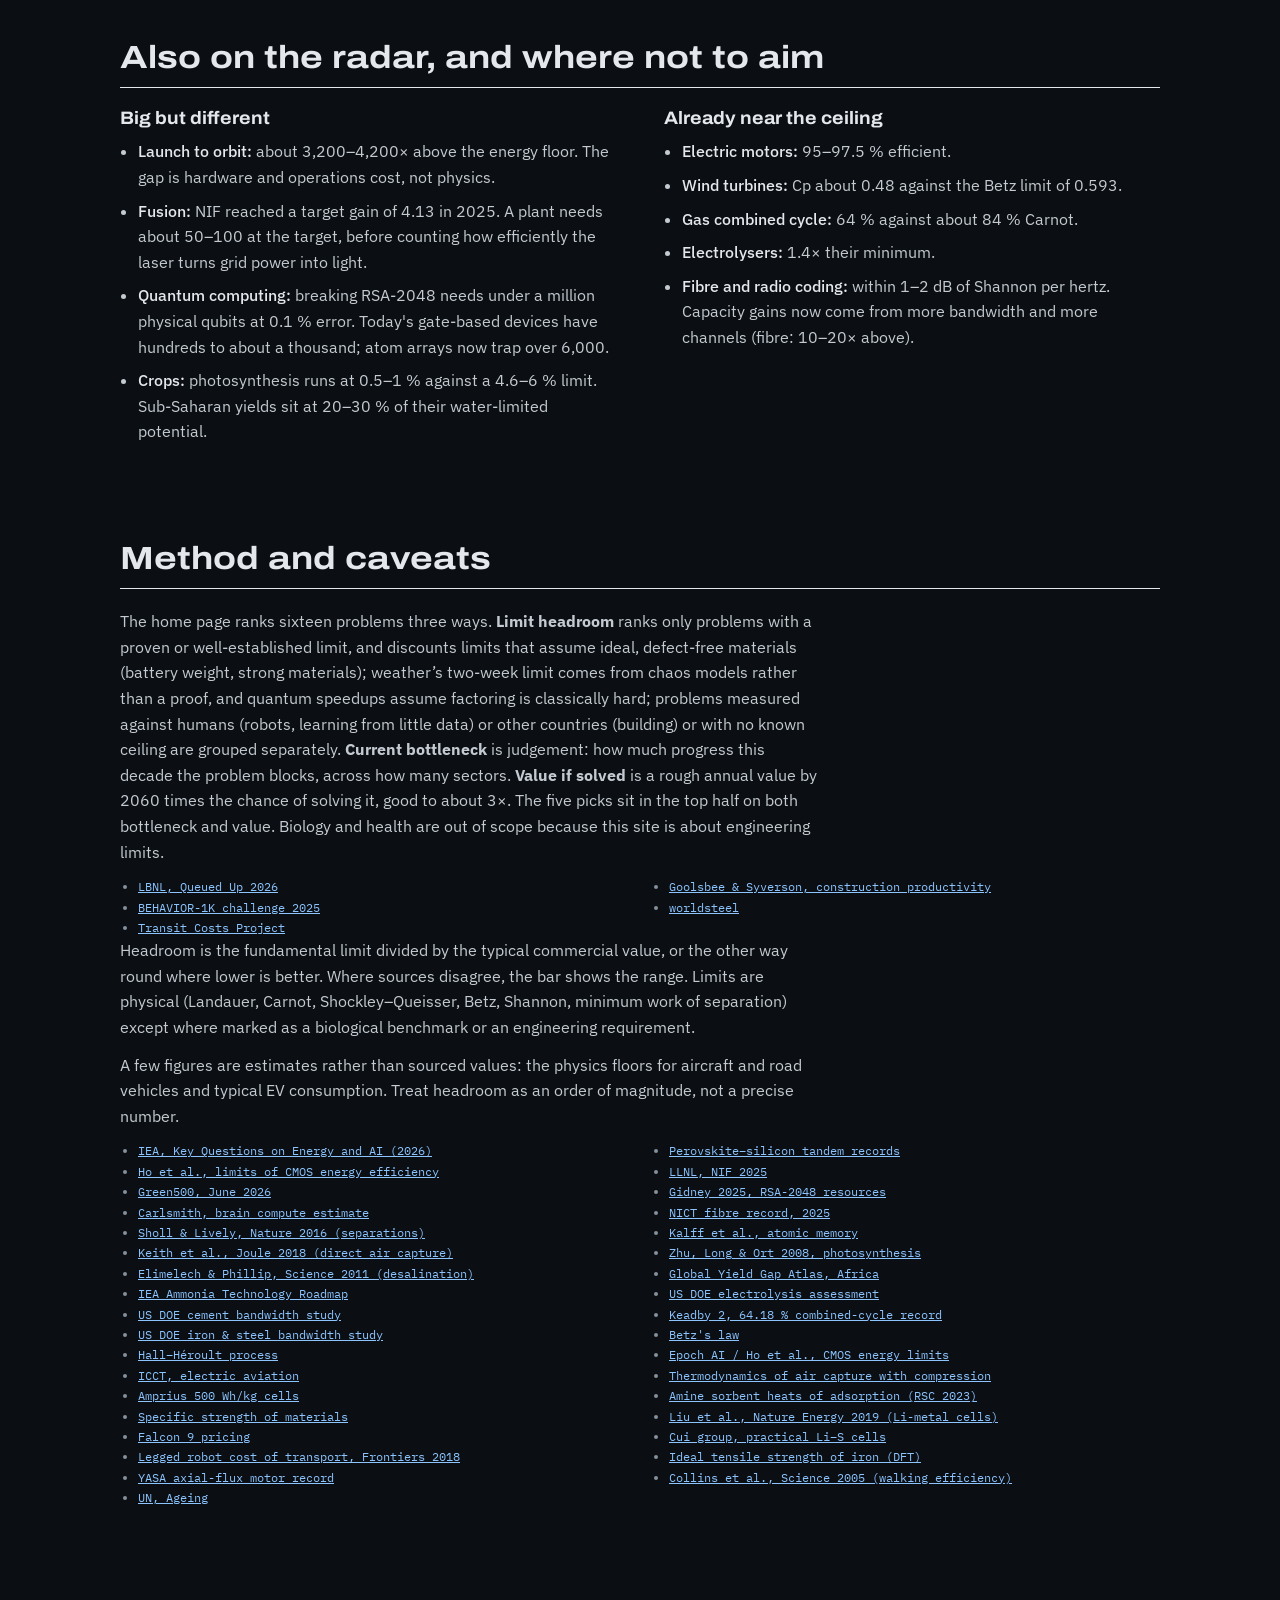
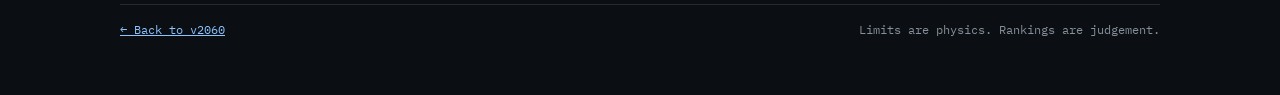
==== commit d7e06109: "Third data audit: fix 16 more mistakes - Ranking method no longer contradicts the chart: idealised l" ====
--- a/notes/index.html
+++ b/notes/index.html
@@ -168,14 +168,14 @@
         <li><b>Wind turbines:</b> Cp about 0.48 against the Betz limit of 0.593.</li>
         <li><b>Gas combined cycle:</b> 64 % against about 84 % Carnot.</li>
         <li><b>Electrolysers:</b> 1.4× their minimum.</li>
-        <li><b>Fibre and radio links:</b> within 1–2 dB of Shannon. Gains now come from more bandwidth and more channels, not better coding.</li>
+        <li><b>Fibre and radio coding:</b> within 1–2 dB of Shannon per hertz. Capacity gains now come from more bandwidth and more channels (fibre: 10–20× above).</li>
       </ul></div>
     </div>
   </section>
 
   <section class="method" aria-labelledby="m1">
     <div class="sec-head"><h2 id="m1">Method and caveats</h2></div>
-    <p>The home page ranks sixteen problems three ways. <b>Limit headroom</b> ranks only problems with a proven physical or mathematical limit, and ranks limits that assume ideal, defect-free materials (battery weight, strong materials) below proven process limits; problems measured against humans (robots, learning from little data, building) or with no known ceiling are grouped separately. <b>Current bottleneck</b> is judgement: how much progress this decade the problem blocks, across how many sectors. <b>Value if solved</b> is a rough annual value by 2060 times the chance of solving it, good to about 3×. The five picks sit in the top half on both bottleneck and value. Biology and health are out of scope because this site is about engineering limits.</p>
+    <p>The home page ranks sixteen problems three ways. <b>Limit headroom</b> ranks only problems with a proven or well-established limit, and discounts limits that assume ideal, defect-free materials (battery weight, strong materials); weather’s two-week limit comes from chaos models rather than a proof, and quantum speedups assume factoring is classically hard; problems measured against humans (robots, learning from little data) or other countries (building) or with no known ceiling are grouped separately. <b>Current bottleneck</b> is judgement: how much progress this decade the problem blocks, across how many sectors. <b>Value if solved</b> is a rough annual value by 2060 times the chance of solving it, good to about 3×. The five picks sit in the top half on both bottleneck and value. Biology and health are out of scope because this site is about engineering limits.</p>
     <ul class="src">
       <li><a href="https://emp.lbl.gov/publications/queued-2026-edition-characteristics">LBNL, Queued Up 2026</a></li>
       <li><a href="https://behavior.stanford.edu/challenge/archive/2025/index.html">BEHAVIOR-1K challenge 2025</a></li>
@@ -233,8 +233,8 @@
  ['Logic energy per operation','vs Landauer kT ln 2',3e4,3e5,'big','CMOS gate ≈ 0.1–1 fJ vs 2.9×10⁻²¹ J at 300 K.'],
  ['Launch to orbit','$/kg vs energy floor',3200,4200,'big','Falcon 9 ≈ $3,200–4,200/kg vs ≈ $1/kg of electricity for 33 MJ/kg.'],
  ['Qubits for useful quantum','requirement, not a limit',1000,1000,'big','< 1M physical qubits needed for RSA-2048; devices have ~10³.',true],
- ['Areal data storage','vs atomic-scale memory',250,330,'big','HAMR HDD ≈ 1.5–2 Tb/in² vs 502 Tb/in² atomic memory.'],
- ['Structural strength','specific strength vs graphene',16,1000,'big','Carbon fibre (16×) to mild steel (1,000×) vs graphene ≈ 130 GPa.'],
+ ['Areal data storage','vs atomic-scale memory',250,330,'big','HAMR HDD ≈ 1.5–2 Tb/in² vs 502 Tb/in² atomic memory (lab demo, not a hard limit).'],
+ ['Structural strength','specific strength vs graphene',16,1300,'big','Carbon fibre (16×) to mild steel (1,300×) vs graphene ≈ 130 GPa.'],
  ['Direct air capture','GJ per t CO₂',15,21,'big','≈ 6.6–9.5 GJ/t vs ≈ 0.44–0.5 GJ/t second-law minimum.'],
  ['Robot locomotion','cost of transport vs human',3.5,14,'big','Cassie 0.7, Walk-Man 2.8 vs human ≈ 0.2 (biological benchmark).'],
  ['Battery chemistry','Wh/kg, Li–S / Li–air theory',9,14,'big','EV cells 250–300 Wh/kg vs ≈ 2,600 (Li–S) to 3,500 (Li–O₂).'],
@@ -246,7 +246,7 @@
  ['Solar PV','module efficiency',1.5,3.3,'mid','21–23 % vs 33.7 % single junction; 68.7 % multi-junction at 1 sun.'],
  ['Cement clinker','GJ/t thermal',2,3.2,'mid','3.5–3.6 GJ/t vs 1.12–1.8 GJ/t.'],
  ['Heat pumps','COP vs Carnot',2,2.5,'mid','COP 3.5–4.5 vs Carnot 8.8 at 0 °C → 35 °C.'],
- ['LED lighting','luminaire lm/W',1.6,2.5,'mid','130–160 lm/W vs ≈ 255–330 lm/W for white light.'],
+ ['LED lighting','luminaire lm/W',1.6,2.5,'mid','130–160 lm/W vs ≈ 255–330 lm/W practical LED ceiling (414 lm/W lossless).'],
  ['Road EVs','Wh/km at 100 km/h',2,2.5,'mid','150–200 Wh/km vs ≈ 80 Wh/km drag + rolling floor (estimate).'],
  ['Aluminium smelting','kWh/kg',2.2,2.5,'mid','13.5–15.4 kWh/kg vs 6.23 kWh/kg.'],
  ['Steel from ore','GJ/t',1.6,2.5,'mid','13.6 (ironmaking) – 21 GJ/t vs 8.4 GJ/t minimum.'],
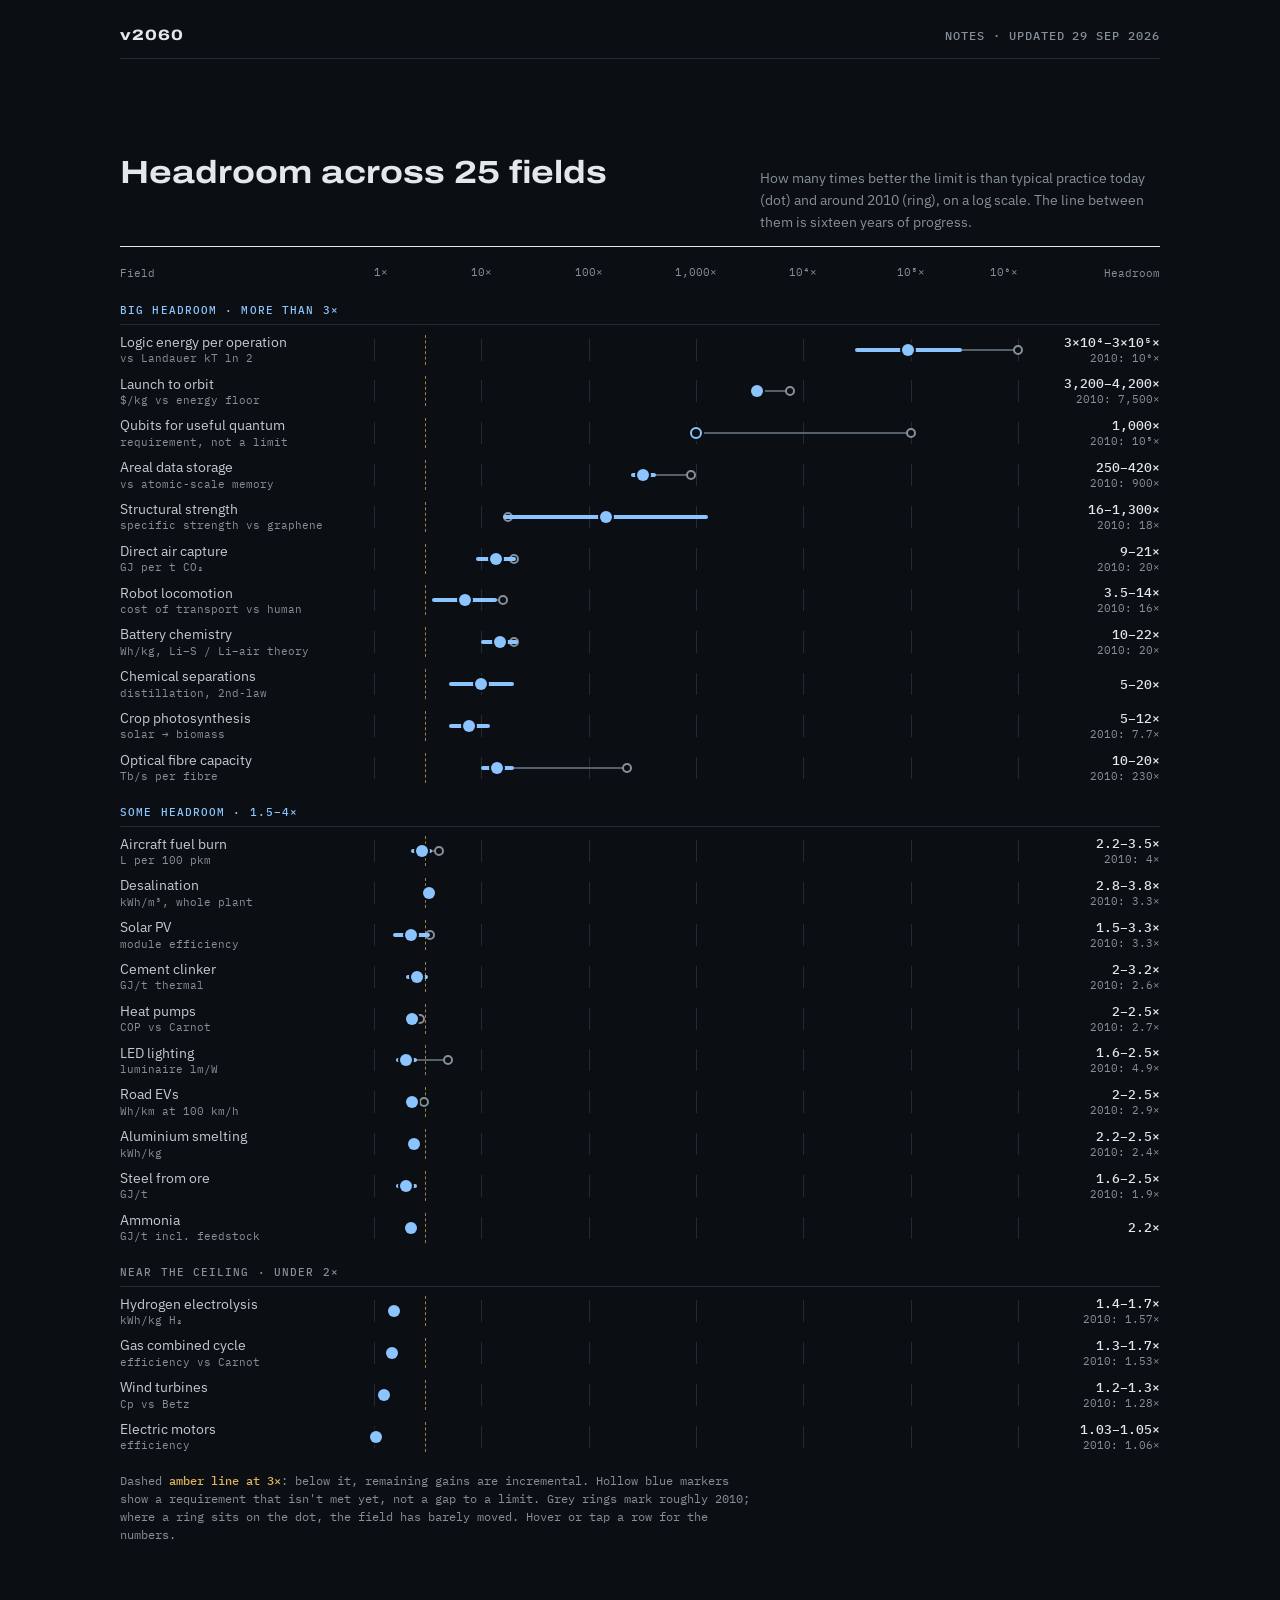
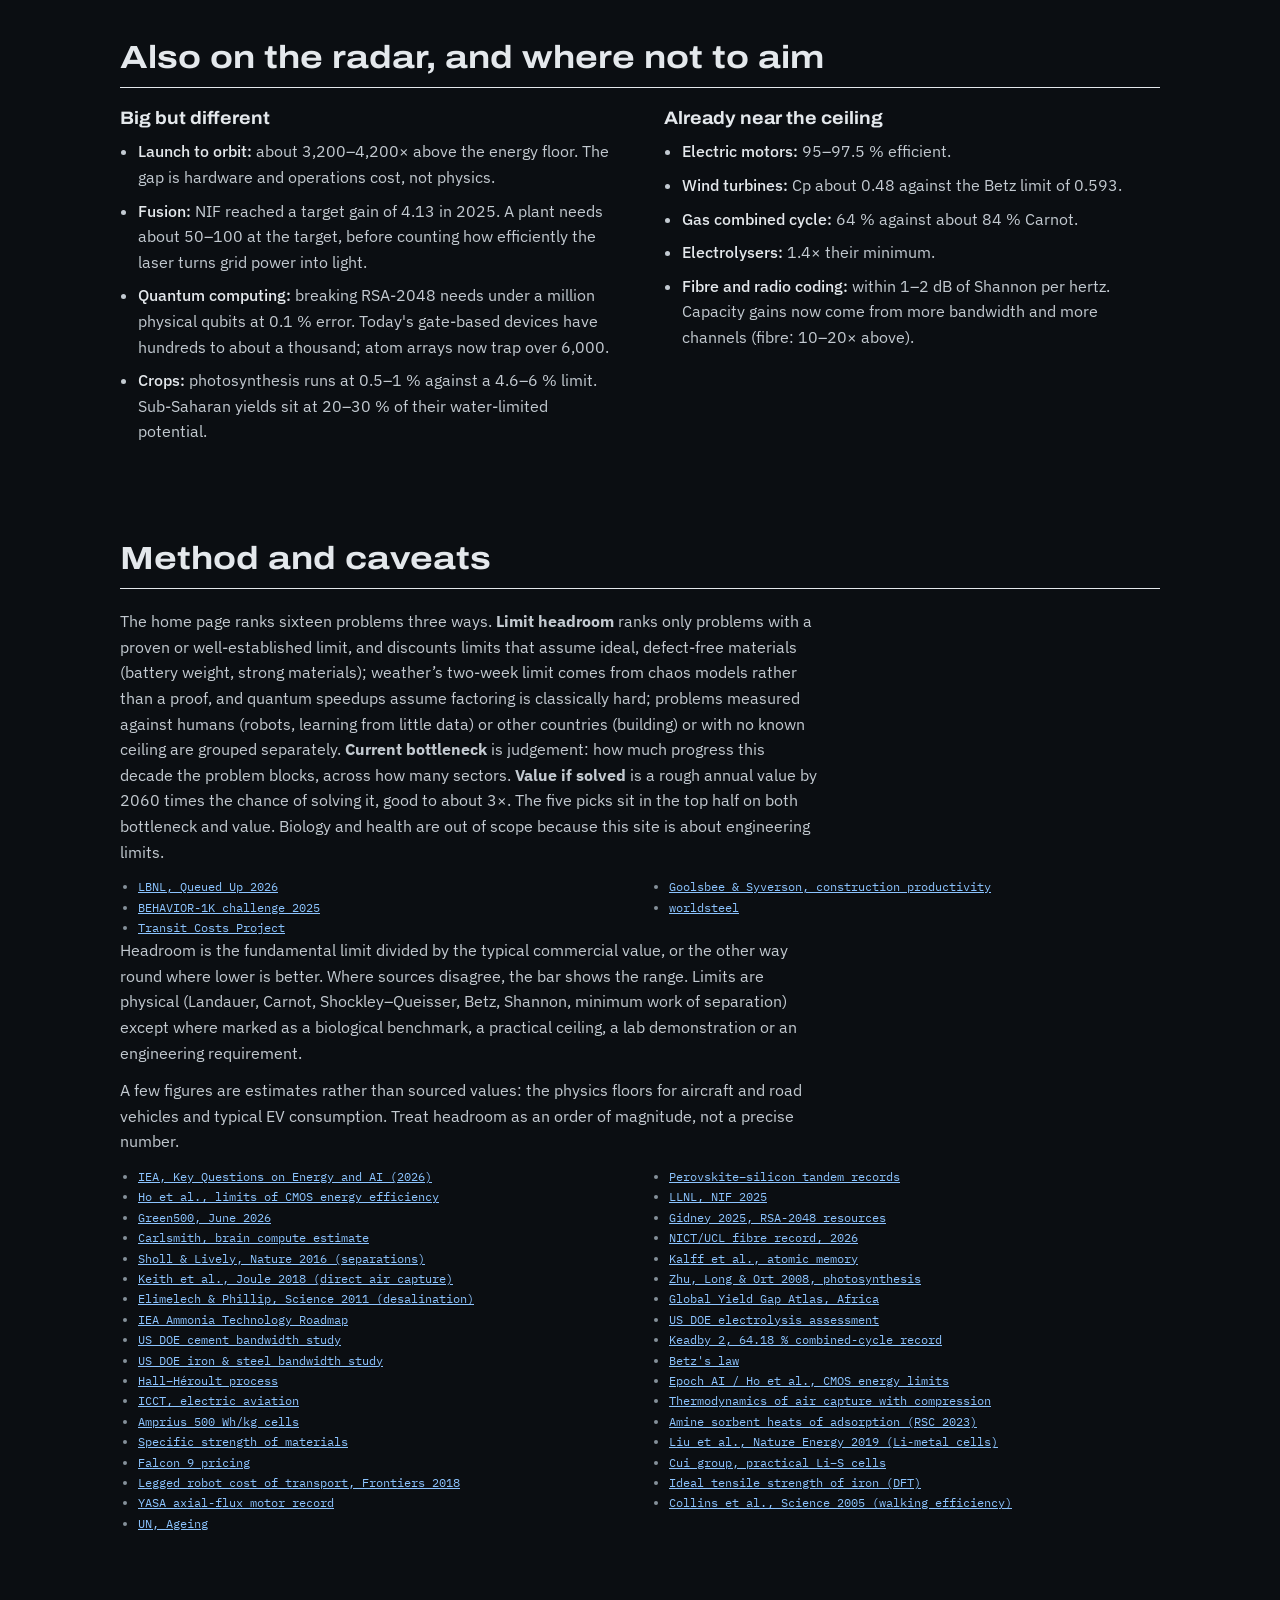
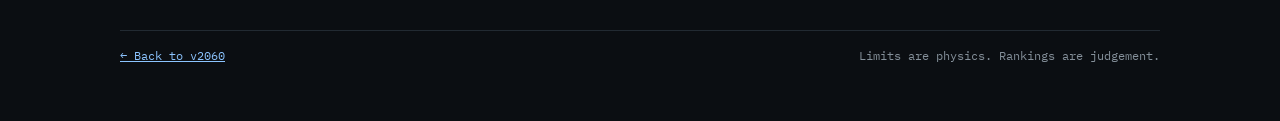
==== commit 62396b81: "Fourth data audit: fix 19 more mistakes - Freshness: B200 replaces H100 as today's GPU; China missed" ====
--- a/notes/index.html
+++ b/notes/index.html
@@ -183,7 +183,7 @@
       <li><a href="https://www.nber.org/papers/w30845">Goolsbee &amp; Syverson, construction productivity</a></li>
       <li><a href="https://worldsteel.org/">worldsteel</a></li>
     </ul>
-    <p>Headroom is the fundamental limit divided by the typical commercial value, or the other way round where lower is better. Where sources disagree, the bar shows the range. Limits are physical (Landauer, Carnot, Shockley–Queisser, Betz, Shannon, minimum work of separation) except where marked as a biological benchmark or an engineering requirement.</p>
+    <p>Headroom is the fundamental limit divided by the typical commercial value, or the other way round where lower is better. Where sources disagree, the bar shows the range. Limits are physical (Landauer, Carnot, Shockley–Queisser, Betz, Shannon, minimum work of separation) except where marked as a biological benchmark, a practical ceiling, a lab demonstration or an engineering requirement.</p>
     <p>A few figures are estimates rather than sourced values: the physics floors for aircraft and road vehicles and typical EV consumption. Treat headroom as an order of magnitude, not a precise number.</p>
     <ul class="src">
       <li><a href="https://www.iea.org/reports/key-questions-on-energy-and-ai/executive-summary">IEA, Key Questions on Energy and AI (2026)</a></li>
@@ -207,7 +207,7 @@
       <li><a href="https://www.fluxim.com/research-blogs/perovskite-silicon-tandem-pv-record-updates">Perovskite–silicon tandem records</a></li>
       <li><a href="https://annual.llnl.gov/fy-2025/national-ignition-facility-2025">LLNL, NIF 2025</a></li>
       <li><a href="https://arxiv.org/abs/2505.15917">Gidney 2025, RSA-2048 resources</a></li>
-      <li><a href="https://www.nict.go.jp/en/press/2025/11/11-1.html">NICT fibre record, 2025</a></li>
+      <li><a href="https://www.nict.go.jp/en/press/2026/06/01-1.html">NICT/UCL fibre record, 2026</a></li>
       <li><a href="https://www.nature.com/articles/nnano.2016.131">Kalff et al., atomic memory</a></li>
       <li><a href="https://doi.org/10.1016/j.copbio.2008.02.004">Zhu, Long &amp; Ort 2008, photosynthesis</a></li>
       <li><a href="https://news.unl.edu/article/yield-gap-study-highlights-potential-for-higher-crop-yields-in-africa">Global Yield Gap Atlas, Africa</a></li>
@@ -233,11 +233,11 @@
  ['Logic energy per operation','vs Landauer kT ln 2',3e4,3e5,'big','CMOS gate ≈ 0.1–1 fJ vs 2.9×10⁻²¹ J at 300 K.'],
  ['Launch to orbit','$/kg vs energy floor',3200,4200,'big','Falcon 9 ≈ $3,200–4,200/kg vs ≈ $1/kg of electricity for 33 MJ/kg.'],
  ['Qubits for useful quantum','requirement, not a limit',1000,1000,'big','< 1M physical qubits needed for RSA-2048; devices have ~10³.',true],
- ['Areal data storage','vs atomic-scale memory',250,330,'big','HAMR HDD ≈ 1.5–2 Tb/in² vs 502 Tb/in² atomic memory (lab demo, not a hard limit).'],
+ ['Areal data storage','vs atomic-scale memory',250,420,'big','Nearline HDD ≈ 1.2–2 Tb/in² (ePMR to HAMR) vs 502 Tb/in² atomic memory (lab demo, not a hard limit).'],
  ['Structural strength','specific strength vs graphene',16,1300,'big','Carbon fibre (16×) to mild steel (1,300×) vs graphene ≈ 130 GPa.'],
- ['Direct air capture','GJ per t CO₂',15,21,'big','≈ 6.6–9.5 GJ/t vs ≈ 0.44–0.5 GJ/t second-law minimum.'],
+ ['Direct air capture','GJ per t CO₂',9,21,'big','≈ 6.6–9.5 GJ/t (design, incl. compression) vs ≈ 0.44–0.5 GJ/t separation only, ≈ 0.7 with compression.'],
  ['Robot locomotion','cost of transport vs human',3.5,14,'big','Cassie 0.7, Walk-Man 2.8 vs human ≈ 0.2 (biological benchmark).'],
- ['Battery chemistry','Wh/kg, Li–S / Li–air theory',9,14,'big','EV cells 250–300 Wh/kg vs ≈ 2,600 (Li–S) to 3,500 (Li–O₂).'],
+ ['Battery chemistry','Wh/kg, Li–S / Li–air theory',10,22,'big','EV cells ≈ 160–265 Wh/kg (LFP to NMC) vs ≈ 2,600 (Li–S) to 3,500 (Li–O₂).'],
  ['Chemical separations','distillation, 2nd-law',5,20,'big','10–15 % of world energy; distillation 5–20 % second-law efficient.'],
  ['Crop photosynthesis','solar → biomass',5,12,'big','0.5–1 % season average vs 4.6 % (C3) / 6 % (C4).'],
  ['Optical fibre capacity','Tb/s per fibre',10,20,'big','≈ 51 Tb/s deployed vs ≈ 0.5–1 Pb/s nonlinear Shannon, mostly bandwidth.'],
@@ -249,7 +249,7 @@
  ['LED lighting','luminaire lm/W',1.6,2.5,'mid','130–160 lm/W vs ≈ 255–330 lm/W practical LED ceiling (414 lm/W lossless).'],
  ['Road EVs','Wh/km at 100 km/h',2,2.5,'mid','150–200 Wh/km vs ≈ 80 Wh/km drag + rolling floor (estimate).'],
  ['Aluminium smelting','kWh/kg',2.2,2.5,'mid','13.5–15.4 kWh/kg vs 6.23 kWh/kg.'],
- ['Steel from ore','GJ/t',1.6,2.5,'mid','13.6 (ironmaking) – 21 GJ/t vs 8.4 GJ/t minimum.'],
+ ['Steel from ore','GJ/t',1.6,2.5,'mid','13.6 (ironmaking) – 21 GJ/t (all crude steel, incl. scrap EAF) vs 8.4 GJ/t minimum.'],
  ['Ammonia','GJ/t incl. feedstock',2.2,2.2,'mid','41 GJ/t net world average vs 18.6 GJ/t.'],
  ['Hydrogen electrolysis','kWh/kg H₂',1.4,1.7,'near','≈ 55 kWh/kg vs 39.4 (HHV) or 32.7 (ΔG).'],
  ['Gas combined cycle','efficiency vs Carnot',1.3,1.7,'near','50–64 % vs ≈ 84 % Carnot.'],
@@ -273,12 +273,12 @@
  'Cement clinker':[2.6,'≈ 3.6 GJ/t'],
  'Heat pumps':[2.7,'COP ≈ 3.0–3.5'],
  'LED lighting':[4.9,'luminaires ≈ 50–70 lm/W'],
- 'Road EVs':[2.6,'Nissan Leaf ≈ 211 Wh/km'],
+ 'Road EVs':[2.9,'Nissan Leaf ≈ 230 Wh/km (EPA highway)'],
  'Aluminium smelting':[2.4,'≈ 14.5–15 kWh/kg'],
  'Steel from ore':[1.9,'20.1 GJ/t; today 21.0, slightly worse'],
  'Hydrogen electrolysis':[1.57,'≈ 53–60 kWh/kg'],
  'Gas combined cycle':[1.53,'fleet ≈ 50 %, best ≈ 59–60 %'],
- 'Wind turbines':[1.25,'Cp ≈ 0.45–0.48, unchanged'],
+ 'Wind turbines':[1.28,'Cp ≈ 0.45–0.48, unchanged'],
  'Electric motors':[1.06,'IE2 ≈ 94–95 % (large motors)'],
 };
 (function(){
